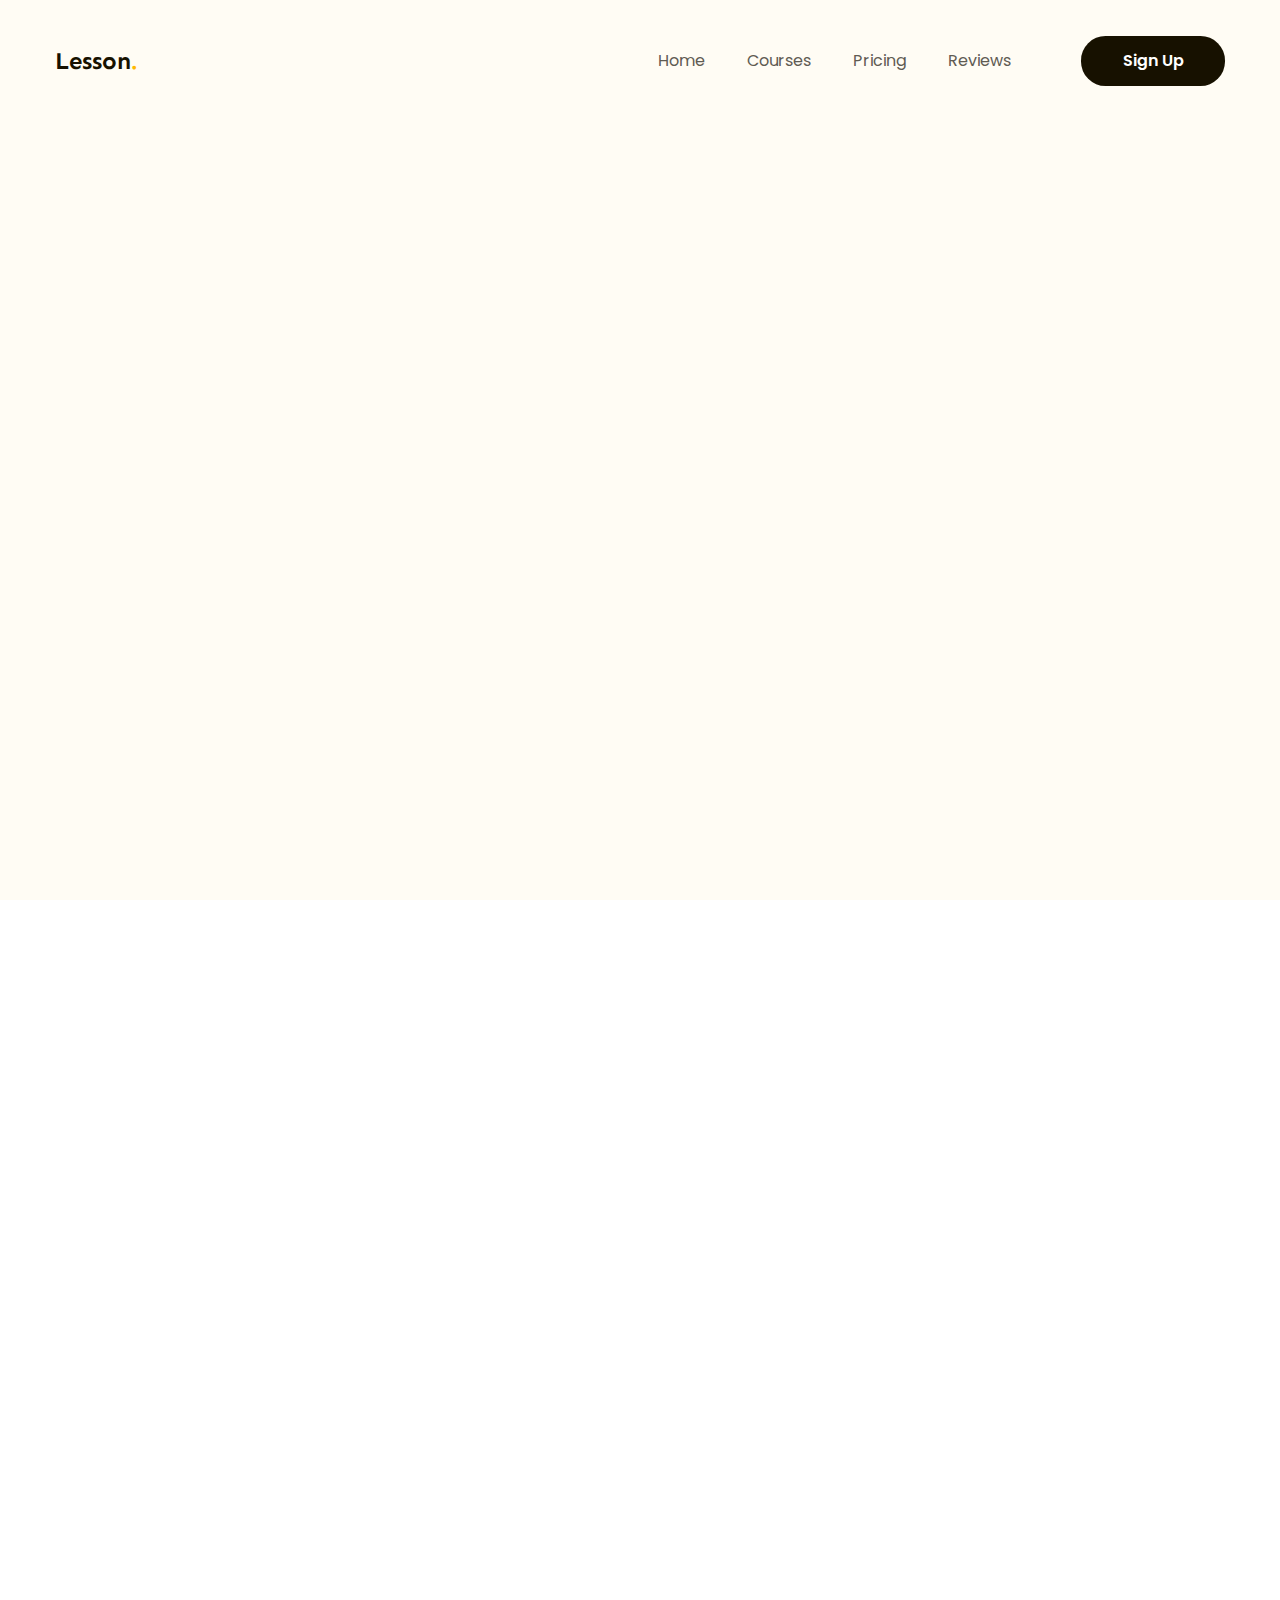
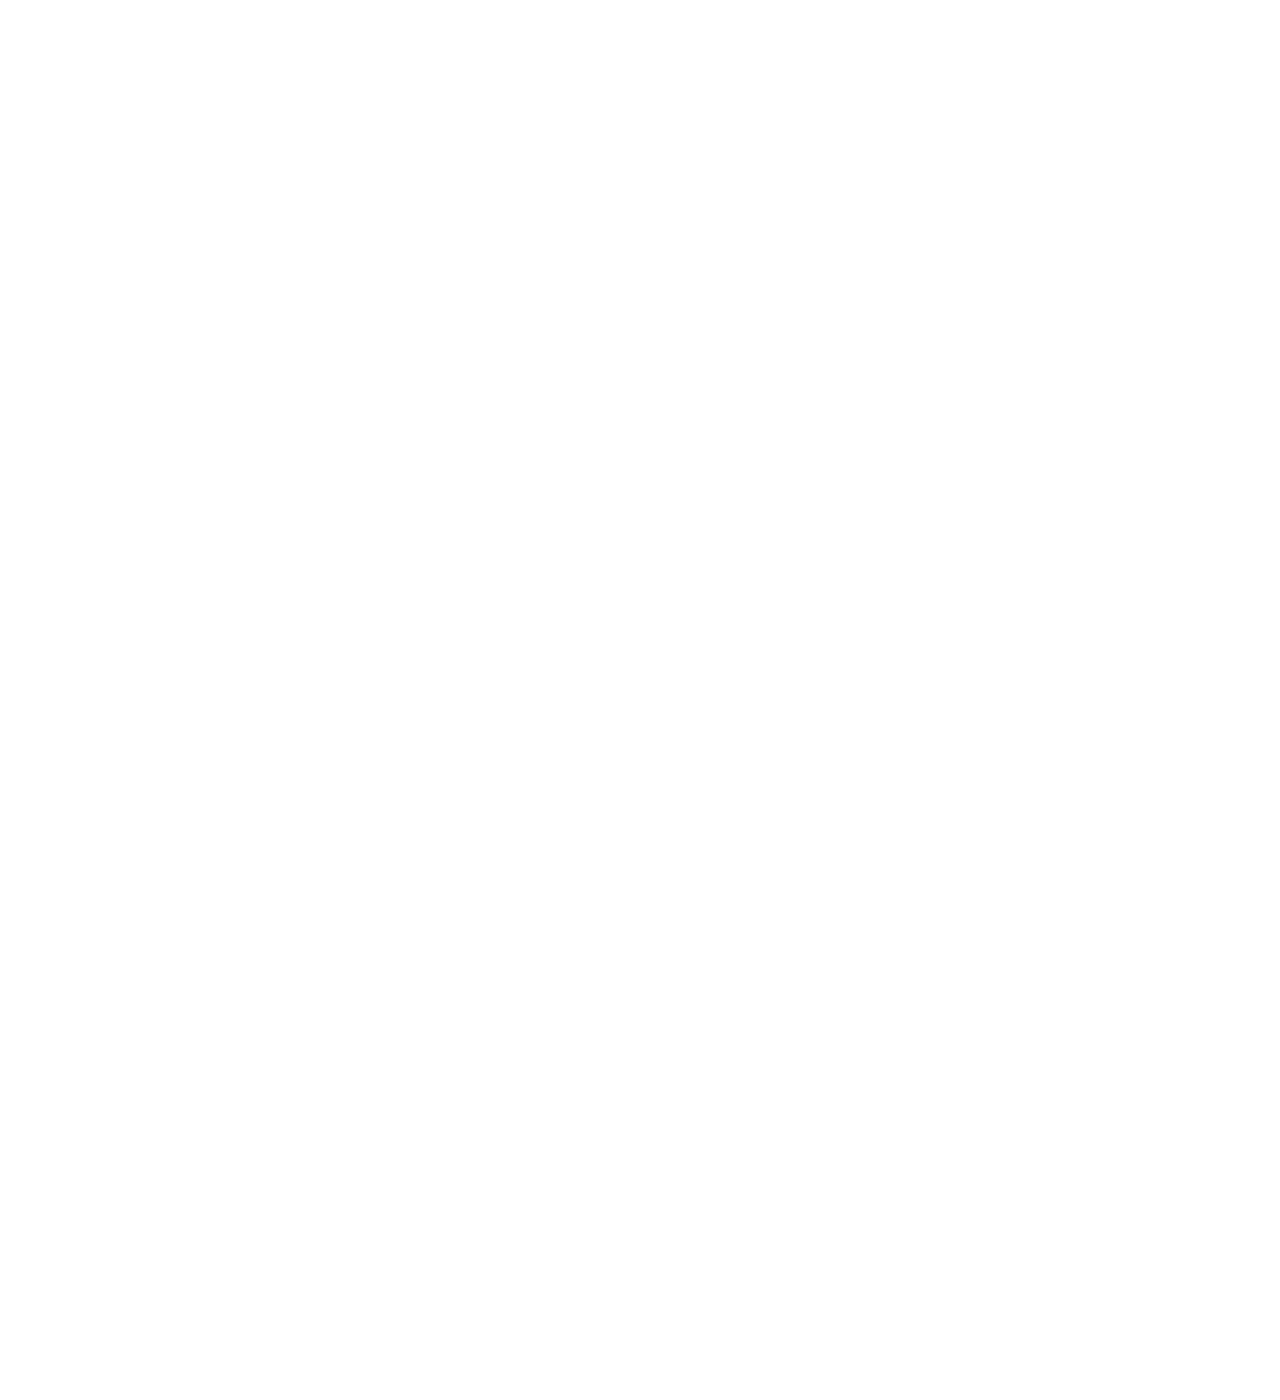
==== index.html @ a035d373 "first commit" ====
<!DOCTYPE html>
<html lang="en">
  <head>
    <meta charset="UTF-8" />
    <meta name="viewport" content="width=device-width, initial-scale=1.0" />
    <title>Huỳnh Nhật Thanh học FE</title>
    <link
      rel="shortcut icon"
      href="https://scontent.fsgn5-12.fna.fbcdn.net/v/t1.6435-9/30714874_104556633736612_8057957490291113984_n.jpg?_nc_cat=103&ccb=1-7&_nc_sid=09cbfe&_nc_ohc=u6UY6QGL6tAAX8BARSn&_nc_ht=scontent.fsgn5-12.fna&oh=00_AfAI7I7wxOJ4kvEH_dWaUD7FOKR1XJrVcMehBl0fp74mnA&oe=64F0678D"
      type="image/x-icon"
    />
    <link rel="stylesheet" href="style/index.css" />
    <!-- Link font : ... -->
    <link rel="preconnect" href="https://fonts.googleapis.com" />
    <link rel="preconnect" href="https://fonts.gstatic.com" crossorigin />
    <link
      href="https://fonts.googleapis.com/css2?family=Open+Sans:ital,wght@0,300;0,500;0,600;0,700;0,800;1,400;1,500;1,600;1,700;1,800&family=Poppins:ital,wght@0,300;0,400;0,500;0,600;0,700;0,800;0,900;1,300;1,400;1,500;1,600;1,700;1,800;1,900&family=Sen:wght@400;500;600;700;800&display=swap"
      rel="stylesheet"
    />
    <link rel="preconnect" href="https://fonts.googleapis.com" />
    <link rel="preconnect" href="https://fonts.gstatic.com" crossorigin />
    <link
      href="https://fonts.googleapis.com/css2?family=Open+Sans:ital,wght@0,300;0,500;0,600;0,700;0,800;1,400;1,500;1,600;1,700;1,800&family=Poppins:ital,wght@0,100;0,200;0,300;0,400;0,500;0,600;0,700;0,800;0,900;1,100;1,200;1,300;1,400;1,500;1,600;1,700;1,800;1,900&family=Sen:wght@400;500;600;700;800&display=swap"
      rel="stylesheet"
    />
  </head>

  <body>
    <div class="hero">
      <div class="content">
        <div class="header">
          <p class="brand">Lesson<span class="color-yellow">.</span></p>
          <ul class="nav">
            <li><a class="nav-li-a" href="">Home</a></li>
            <li><a class="nav-li-a" href="">Courses</a></li>
            <li><a class="nav-li-a" href="">Pricing</a></li>
            <li><a class="nav-li-a" href="">Reviews</a></li>
          </ul>
          <button class="btn-sign-up">Sign Up</button>
        </div>
      </div>
    </div>
  </body>
</html>
---- style/index.css ----
* {
  margin: 0;
  padding: 0;
  border: 0;
  box-sizing: border-box;
}
html {
  font-family: "Poppins";
}
body {
  height: 3000px;
}
.hero {
  background: #fffcf4;
  height: 900px;
  padding: 36px 0px 65px 0px;
}
a {
  text-decoration: none;
}
.content {
  width: 1170px;
  margin: 0px auto;
}
.header {
  display: flex;
}
.color-yellow {
  color: #ffb900 !important;
}
.header .brand {
  color: #171100;
  font-family: Sen;
  font-size: 24px;
  font-style: normal;
  font-weight: 700;
  line-height: 50px;
}
.nav {
  flex-grow: 1;
  list-style: none;
  display: flex;
  gap: 42px;
  justify-content: flex-end;
}
.nav li {
  /* display: flex;
  align-items: center; */
}
.nav-li-a {
  color: #5f5b53;
  text-align: center;
  font-family: Poppins;
  font-size: 16px;
  font-style: normal;
  font-weight: 400;
  line-height: 50px;
}
.btn-sign-up {
  width: 144px;
  height: 50px;
  background-color: #fff;
  border-radius: 24.5px;
  background: #171100;
  margin-left: 70px;
  color: #fff;
  text-align: center;
  font-family: Poppins;
  font-size: 16px;
  font-style: normal;
  font-weight: 600;
  line-height: 28px;
}
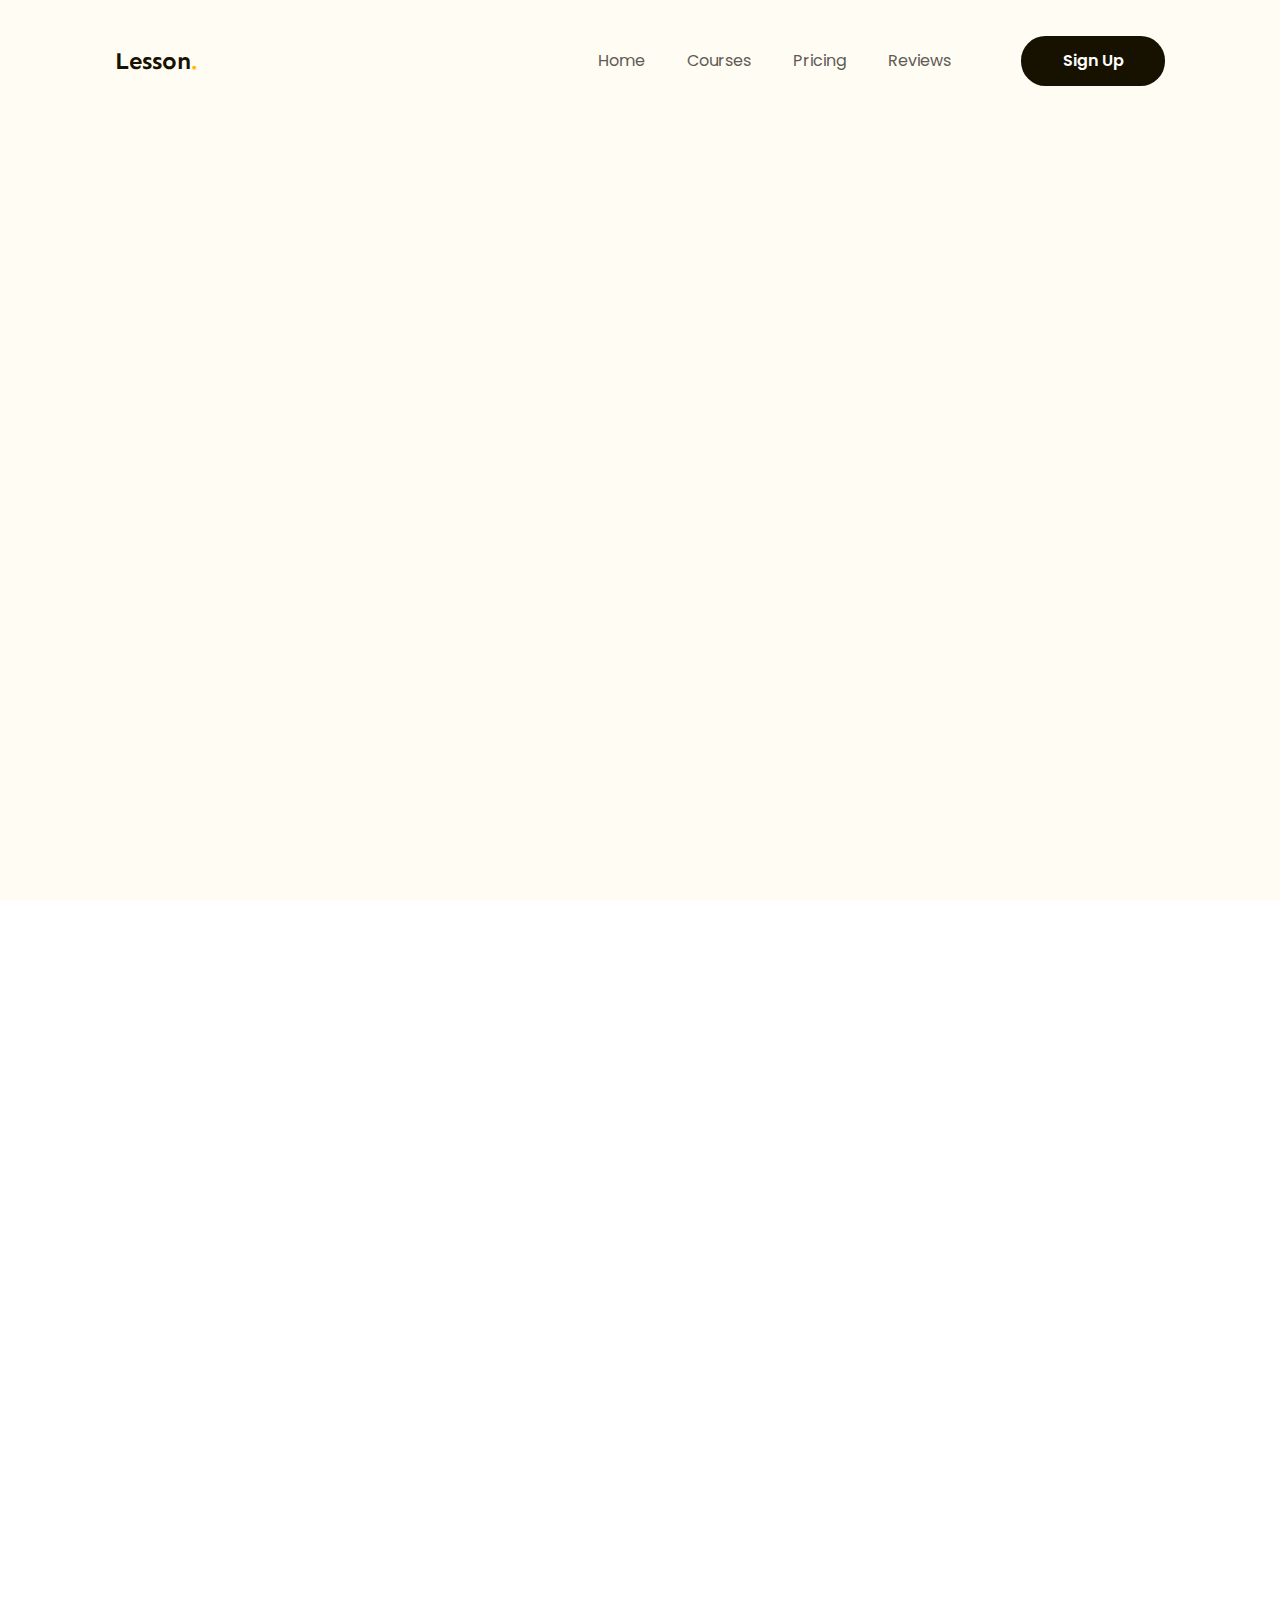
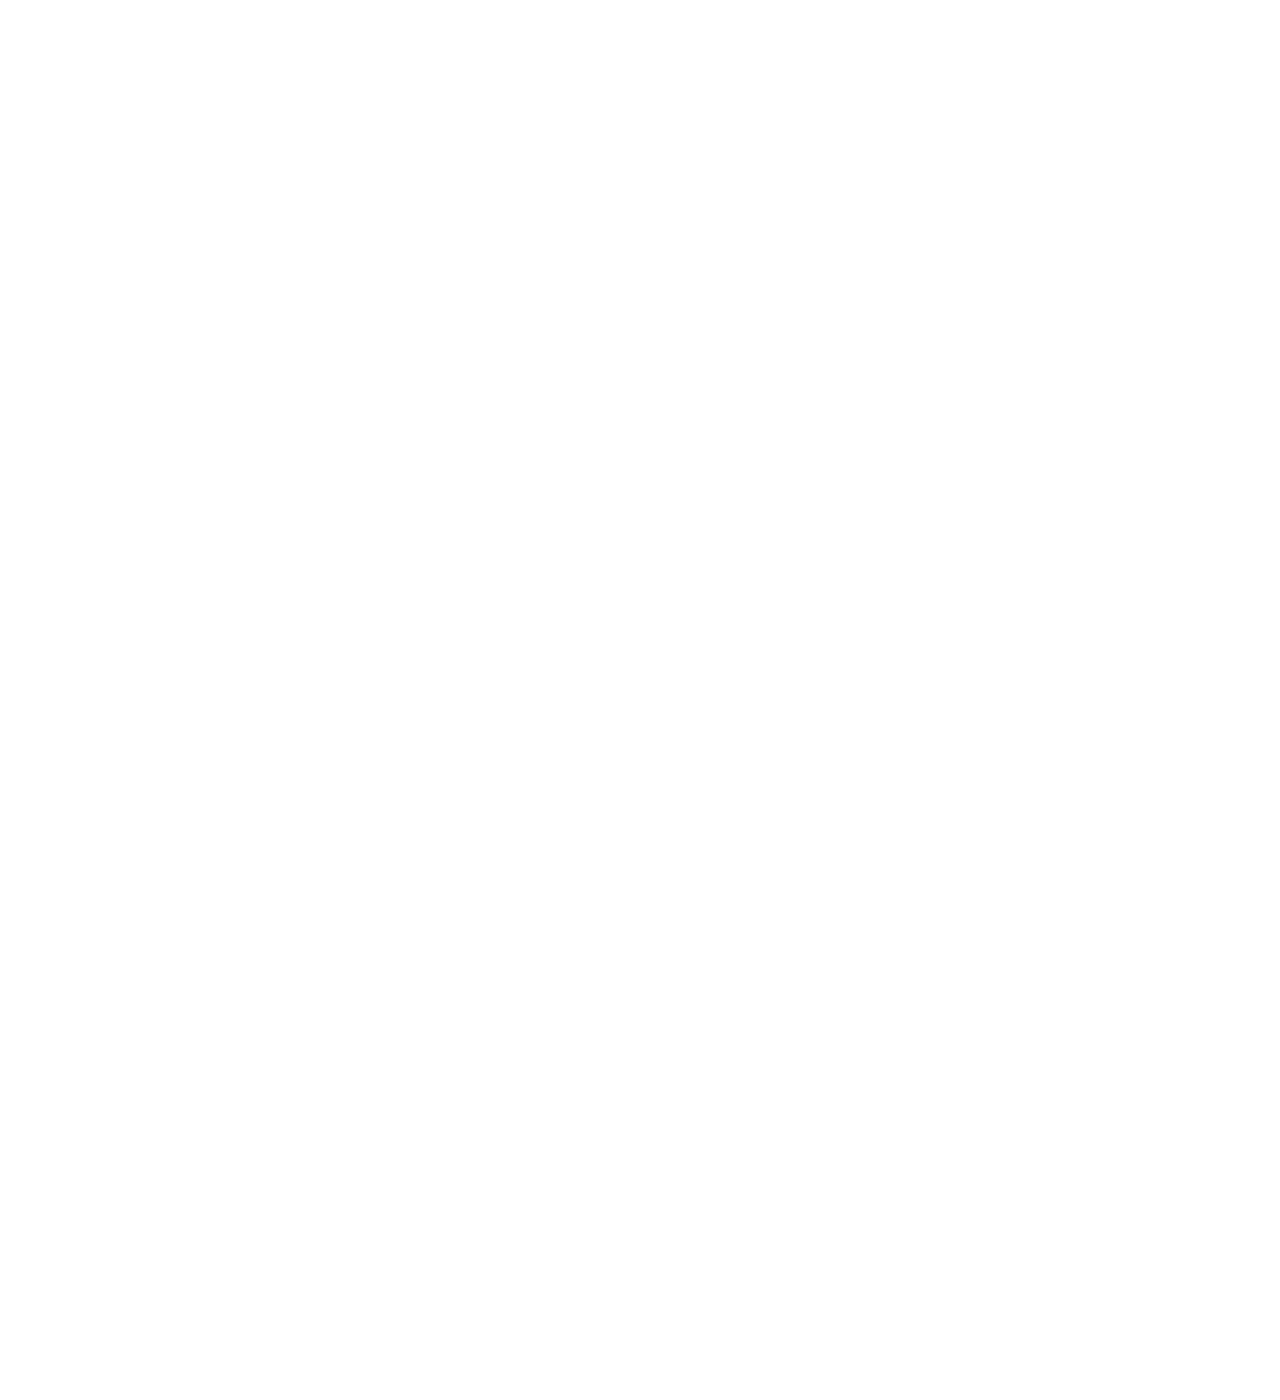
==== commit 86a284ef: "done 08/10" ====
--- a/index.html
+++ b/index.html
@@ -23,6 +23,14 @@
       href="https://fonts.googleapis.com/css2?family=Open+Sans:ital,wght@0,300;0,500;0,600;0,700;0,800;1,400;1,500;1,600;1,700;1,800&family=Poppins:ital,wght@0,100;0,200;0,300;0,400;0,500;0,600;0,700;0,800;0,900;1,100;1,200;1,300;1,400;1,500;1,600;1,700;1,800;1,900&family=Sen:wght@400;500;600;700;800&display=swap"
       rel="stylesheet"
     />
+    <!-- link font awesome -->
+    <link
+      rel="stylesheet"
+      href="https://cdnjs.cloudflare.com/ajax/libs/font-awesome/6.4.2/css/all.min.css"
+      integrity="sha512-z3gLpd7yknf1YoNbCzqRKc4qyor8gaKU1qmn+CShxbuBusANI9QpRohGBreCFkKxLhei6S9CQXFEbbKuqLg0DA=="
+      crossorigin="anonymous"
+      referrerpolicy="no-referrer"
+    />
   </head>
 
   <body>
@@ -38,7 +46,17 @@
           </ul>
           <button class="btn-sign-up">Sign Up</button>
         </div>
+        <div class="header-mobile">
+          <i class="fa-solid fa-bars icon-nav"></i>
+          <ul class="nav">
+            <li><a class="nav-li-a" href="">Home</a></li>
+            <li><a class="nav-li-a" href="">Courses</a></li>
+            <li><a class="nav-li-a" href="">Pricing</a></li>
+            <li><a class="nav-li-a" href="">Reviews</a></li>
+          </ul>
+        </div>
       </div>
     </div>
   </body>
+  <script src="test.js"></script>
 </html>
--- a/style/index.css
+++ b/style/index.css
@@ -22,6 +22,8 @@
   width: 1170px;
   margin: 0px auto;
 }
+/* if(màn hình < 1170px -> width = 768px) */
+
 .header {
   display: flex;
 }
@@ -47,6 +49,7 @@
   /* display: flex;
   align-items: center; */
 }
+
 .nav-li-a {
   color: #5f5b53;
   text-align: center;
@@ -56,6 +59,7 @@
   font-weight: 400;
   line-height: 50px;
 }
+
 .btn-sign-up {
   width: 144px;
   height: 50px;
@@ -71,3 +75,61 @@
   font-weight: 600;
   line-height: 28px;
 }
+.icon-facebook {
+  font-size: 100px;
+  color: violet;
+}
+.input-test {
+  height: 50px;
+  width: 100%;
+  color: #fff;
+  font-size: 40px;
+  background-color: black;
+}
+@media only screen and (max-width: 1400px) and (min-width: 1200px) {
+  .content {
+    width: 1050px;
+  }
+}
+@media only screen and (max-width: 1200px) and (min-width: 992px) {
+  .content {
+    width: 900px;
+  }
+}
+@media only screen and (max-width: 992px) and (min-width: 768px) {
+  .content {
+    width: 700px;
+  }
+}
+/* ẩn khi nó to */
+@media screen and (min-width: 768px) {
+  .header-mobile {
+    display: none;
+  }
+}
+/* mobile */
+@media only screen and (max-width: 767px) {
+  .header {
+    display: none;
+  }
+  .content {
+    width: calc(100% - 40px);
+  }
+  .icon-nav {
+    font-size: 30px;
+  }
+  .nav {
+    display: none;
+  }
+  .header-mobile:hover .nav {
+    display: block;
+  }
+
+  .nav li {
+    color: #ddd;
+    margin-bottom: 5px;
+    padding: 0px 20px;
+    background-color: #111;
+    border-radius: 4px;
+  }
+}
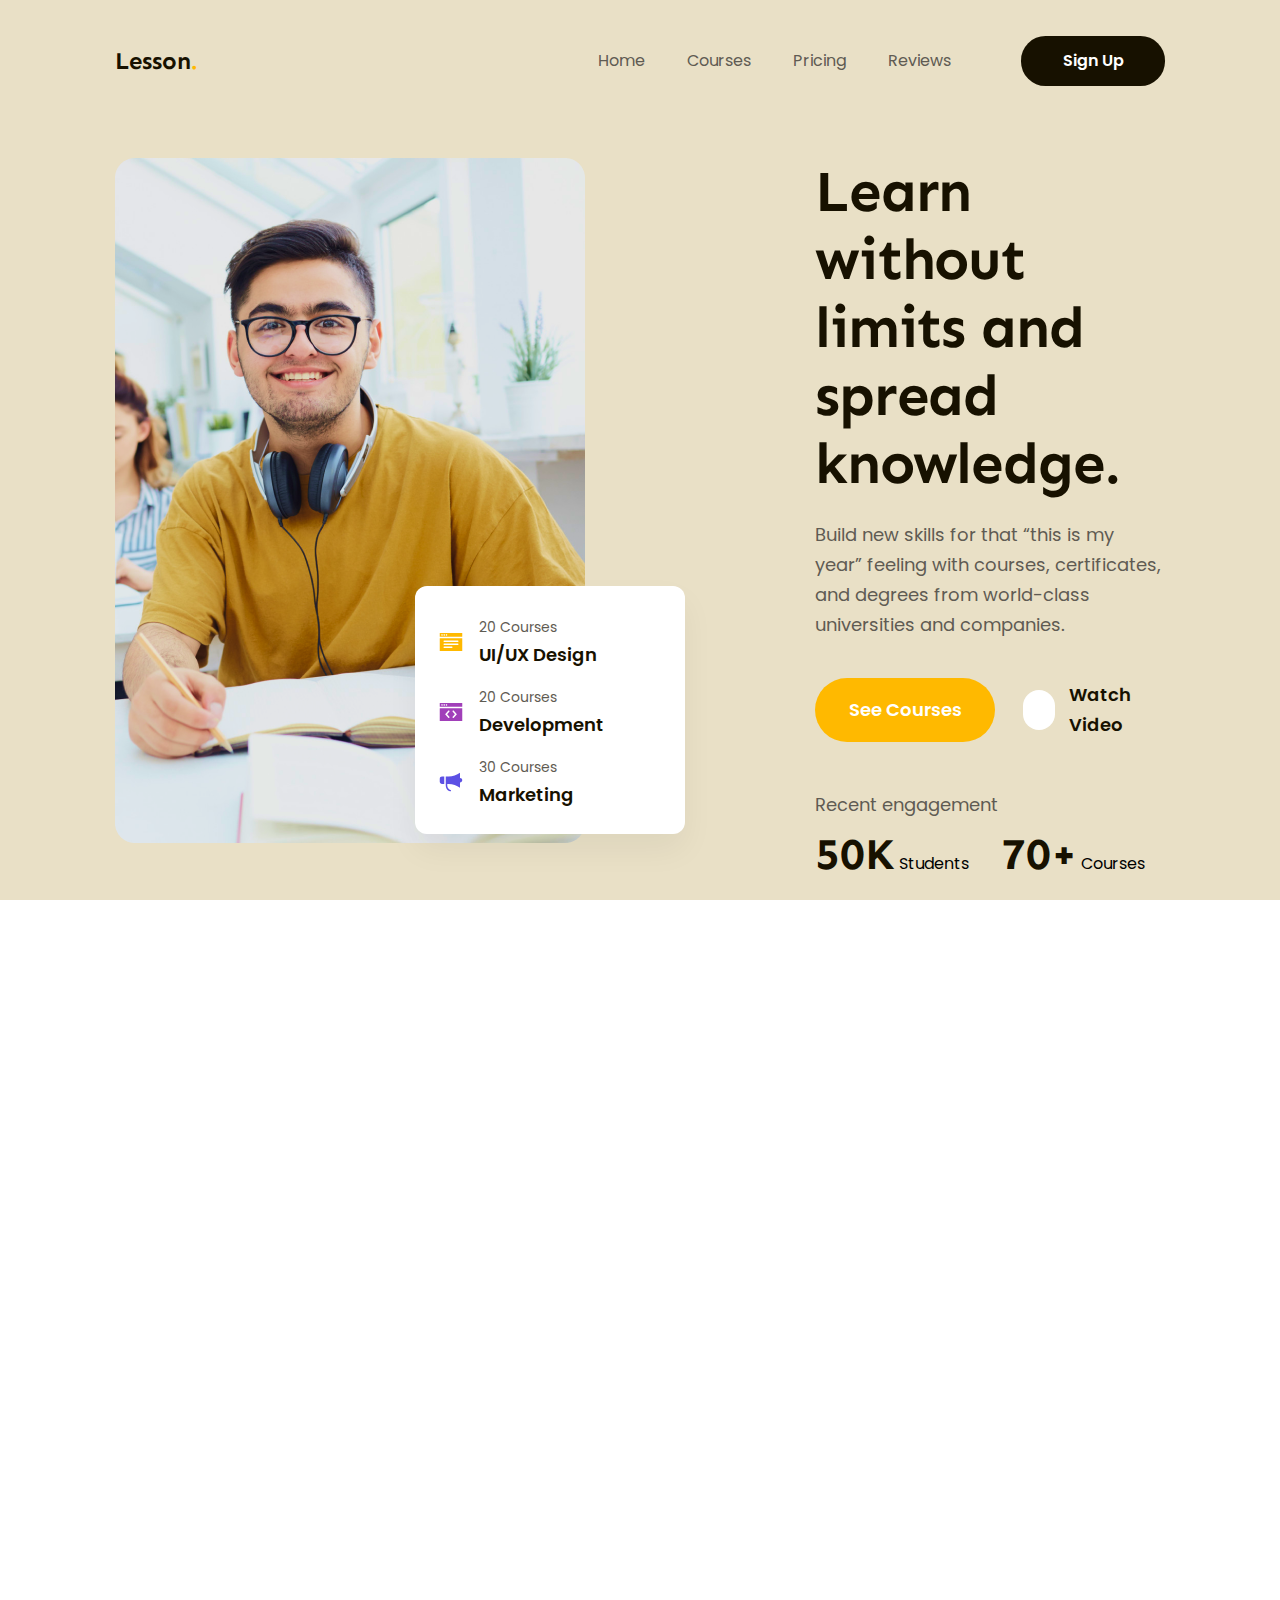
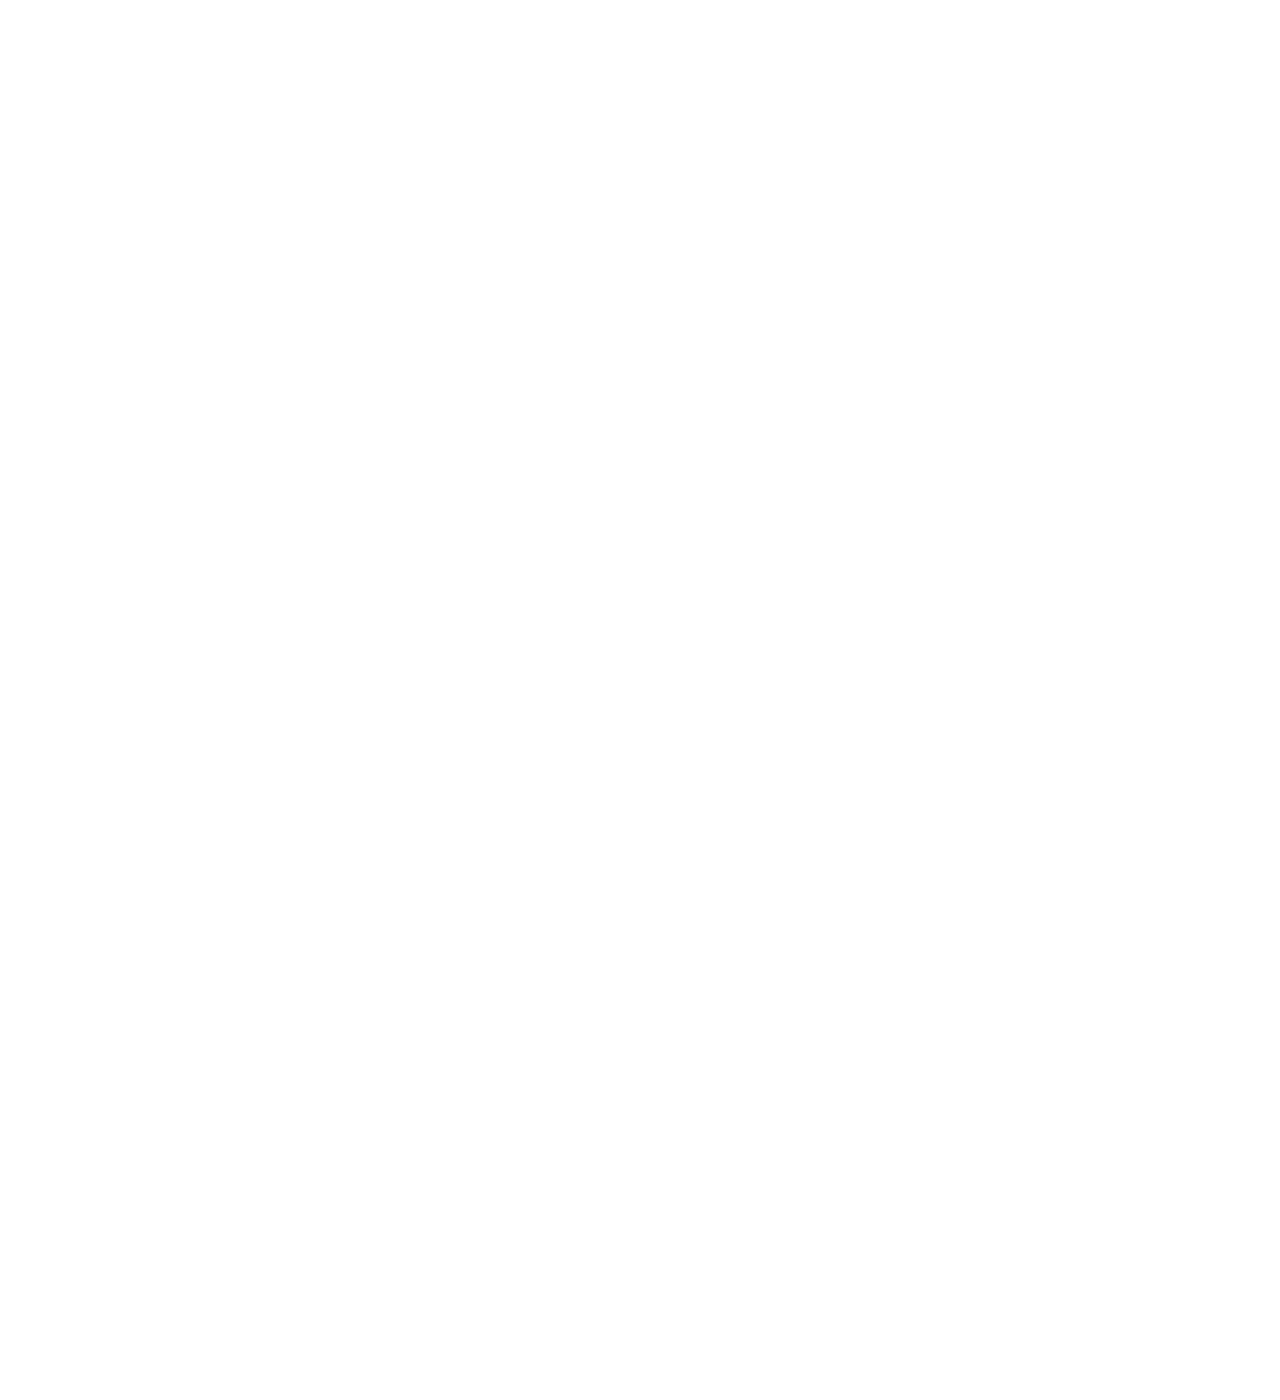
==== commit 010f066f: "done" ====
--- a/index.html
+++ b/index.html
@@ -55,6 +55,62 @@
             <li><a class="nav-li-a" href="">Reviews</a></li>
           </ul>
         </div>
+        <div class="hero_body">
+          <div class="hero_body_left">
+            <img src="/img/guy-lesson 1.png" alt="" />
+            <div class="hero_body_left_menu_all">
+              <div class="hero_body_left_menu">
+                <img src="./img/Orion_page.svg" alt="" />
+                <div class="hero_body_left_menu_1">
+                  <p>20 Courses</p>
+                  <span>UI/UX Design</span>
+                </div>
+              </div>
+              <div class="hero_body_left_menu">
+                <img src="./img/Orion_code-window.svg" alt="" />
+                <div class="hero_body_left_menu_1">
+                  <p>20 Courses</p>
+                  <span>Development</span>
+                </div>
+              </div>
+              <div class="hero_body_left_menu">
+                <img src="./img/Orion_megaphone.svg" alt="" />
+                <div class="hero_body_left_menu_1">
+                  <p>30 Courses</p>
+                  <span>Marketing</span>
+                </div>
+              </div>
+            </div>
+          </div>
+          <div class="hero_body_right">
+            <h2>Learn without limits and spread knowledge.</h2>
+            <p>
+              Build new skills for that “this is my year” feeling with courses,
+              certificates, and degrees from world-class universities and
+              companies.
+            </p>
+            <div class="hero_body_right_3">
+              <button>See Courses</button>
+              <div class="hero_body_right_3_video">
+                <div class="play_button_div">
+                  <i
+                    class="fa-solid fa-caret-right hero_body_right_3_play_button"
+                  ></i>
+                </div>
+                <span>Watch Video</span>
+              </div>
+            </div>
+            <div class="hero_body_right_bottom">
+              <p>Recent engagement</p>
+              <span
+                ><span class="hero_body_right_span_1">50K</span> Students</span
+              >
+              <span
+                ><span class="hero_body_right_span_2">70+</span> Courses</span
+              >
+            </div>
+          </div>
+        </div>
       </div>
     </div>
   </body>
--- a/style/index.css
+++ b/style/index.css
@@ -11,7 +11,7 @@
   height: 3000px;
 }
 .hero {
-  background: #fffcf4;
+  background: #e9e0c6;
   height: 900px;
   padding: 36px 0px 65px 0px;
 }
@@ -133,3 +133,150 @@
     border-radius: 4px;
   }
 }
+.hero_body {
+  display: flex;
+  margin-top: 72px;
+}
+.hero_body_right {
+  margin-left: 230px;
+}
+.hero_body_right h2 {
+  color: #171100;
+  font-family: Sen;
+  font-size: 58px;
+  font-style: normal;
+  font-weight: 700;
+  line-height: 68px; /* 117.241% */
+  letter-spacing: -1.16px;
+}
+.hero_body_right p {
+  color: #5f5b53;
+  font-family: Poppins;
+  font-size: 18px;
+  font-style: normal;
+  font-weight: 400;
+  line-height: 30px; /* 166.667% */
+}
+.hero_body_right_3 {
+  margin-top: 38px;
+  margin-bottom: 48px;
+  display: flex;
+}
+.hero_body_right_3 button {
+  width: 180px;
+  height: 64px;
+  flex-shrink: 0;
+  border-radius: 32px;
+  background: #ffb900;
+  color: #fff;
+  text-align: center;
+  font-family: Poppins;
+  font-size: 18px;
+  font-style: normal;
+  font-weight: 600;
+  line-height: 30px; /* 166.667% */
+  margin-right: 28px;
+}
+
+.hero_body_right_3_play_button {
+  color: rgba(255, 185, 0, 1);
+  /* line-height: 40px; */
+  /* font-size: 24px; */
+}
+.hero_body_right_3_video {
+  display: flex;
+  align-items: center;
+}
+.play_button_div {
+  width: 40px;
+  height: 40px;
+  display: flex;
+  justify-content: center;
+  align-items: center;
+  background-color: rgba(255, 255, 255, 1);
+  border-radius: 28px;
+  width: 40px;
+  height: 40px;
+  margin-right: 14px;
+}
+.hero_body_right p {
+  margin-top: 22px;
+}
+.hero_body_right_3 p {
+  color: #5f5b53;
+  font-family: Poppins;
+  font-size: 18px;
+  font-style: normal;
+  font-weight: 400;
+  line-height: 30px; /* 166.667% */
+}
+.hero_body_right_3 span {
+  color: #171100;
+  font-family: Poppins;
+  font-size: 18px;
+  font-style: normal;
+  font-weight: 600;
+  line-height: 30px; /* 166.667% */
+}
+.hero_body_right_span_1 {
+  color: #171100;
+  font-family: Sen;
+  font-size: 44px;
+  font-style: normal;
+  font-weight: 700;
+  line-height: 54px; /* 122.727% */
+  margin-top: 8px;
+}
+.hero_body_left_menu_1 {
+  margin-left: 16px;
+}
+.hero_body_left_menu_1 p {
+  color: #5f5b53;
+  font-family: Poppins;
+  font-size: 14px;
+  font-style: normal;
+  font-weight: 400;
+  line-height: 26px; /* 185.714% */
+}
+.hero_body_left_menu_1 span {
+  color: #171100;
+  font-family: Poppins;
+  font-size: 18px;
+  font-style: normal;
+  font-weight: 600;
+  line-height: 30px; /* 166.667% */
+}
+.hero_body_right_span_2 {
+  color: #171100;
+  font-family: Sen;
+  font-size: 44px;
+  font-style: normal;
+  font-weight: 700;
+  line-height: 54px; /* 122.727% */
+  margin-top: 8px;
+  margin-left: 28px;
+}
+.hero_body_right_bottom p {
+  margin-bottom: 8px;
+}
+.hero_body_left_menu {
+  display: flex;
+  /* width: 48px;
+  height: 48px; */
+}
+.hero_body_left_menu_all {
+  width: 270px;
+  border-radius: 12px;
+  background: #fff;
+  box-shadow: 0px 16px 32px 0px rgba(0, 0, 0, 0.05);
+  padding: 28px 0px 24px 24px;
+  display: flex;
+  flex-direction: column;
+  gap: 14px;
+  position: absolute;
+  bottom: 48px;
+  right: -100px;
+}
+.hero_body_left {
+  position: relative;
+}
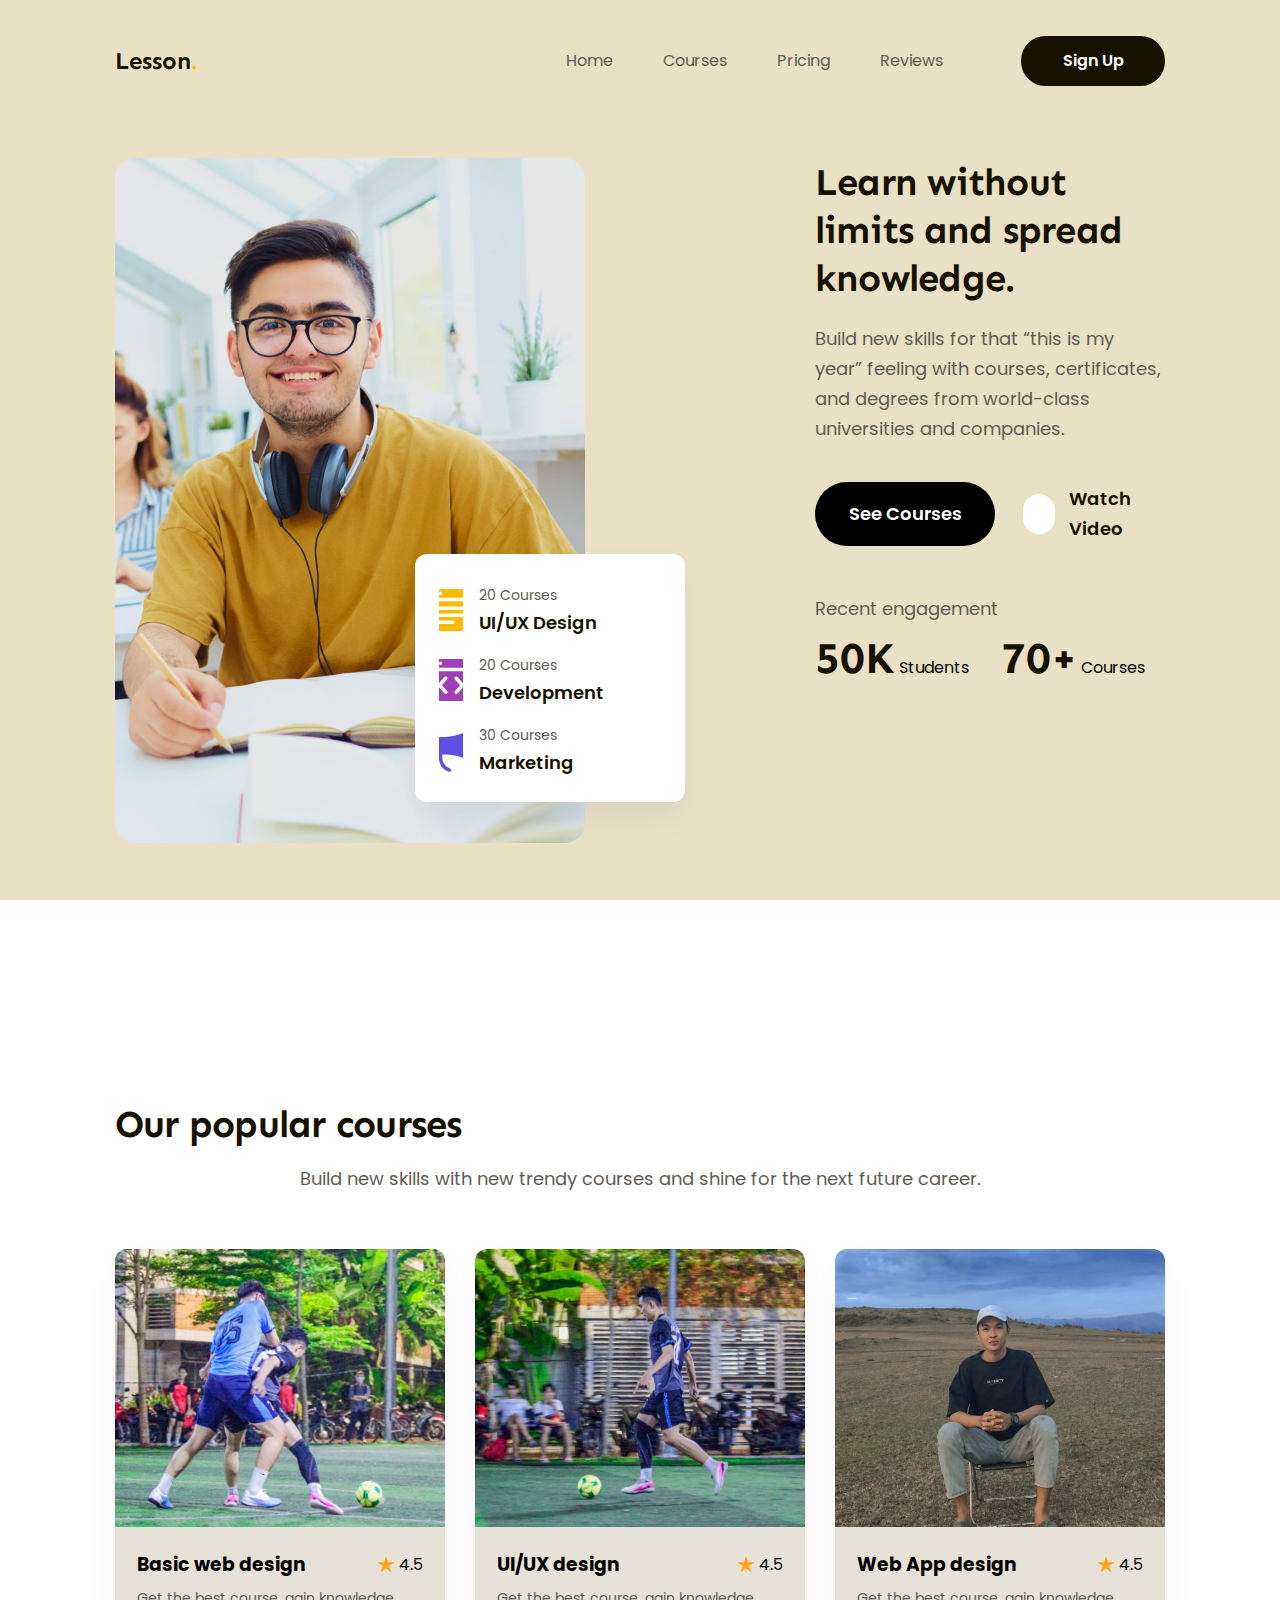
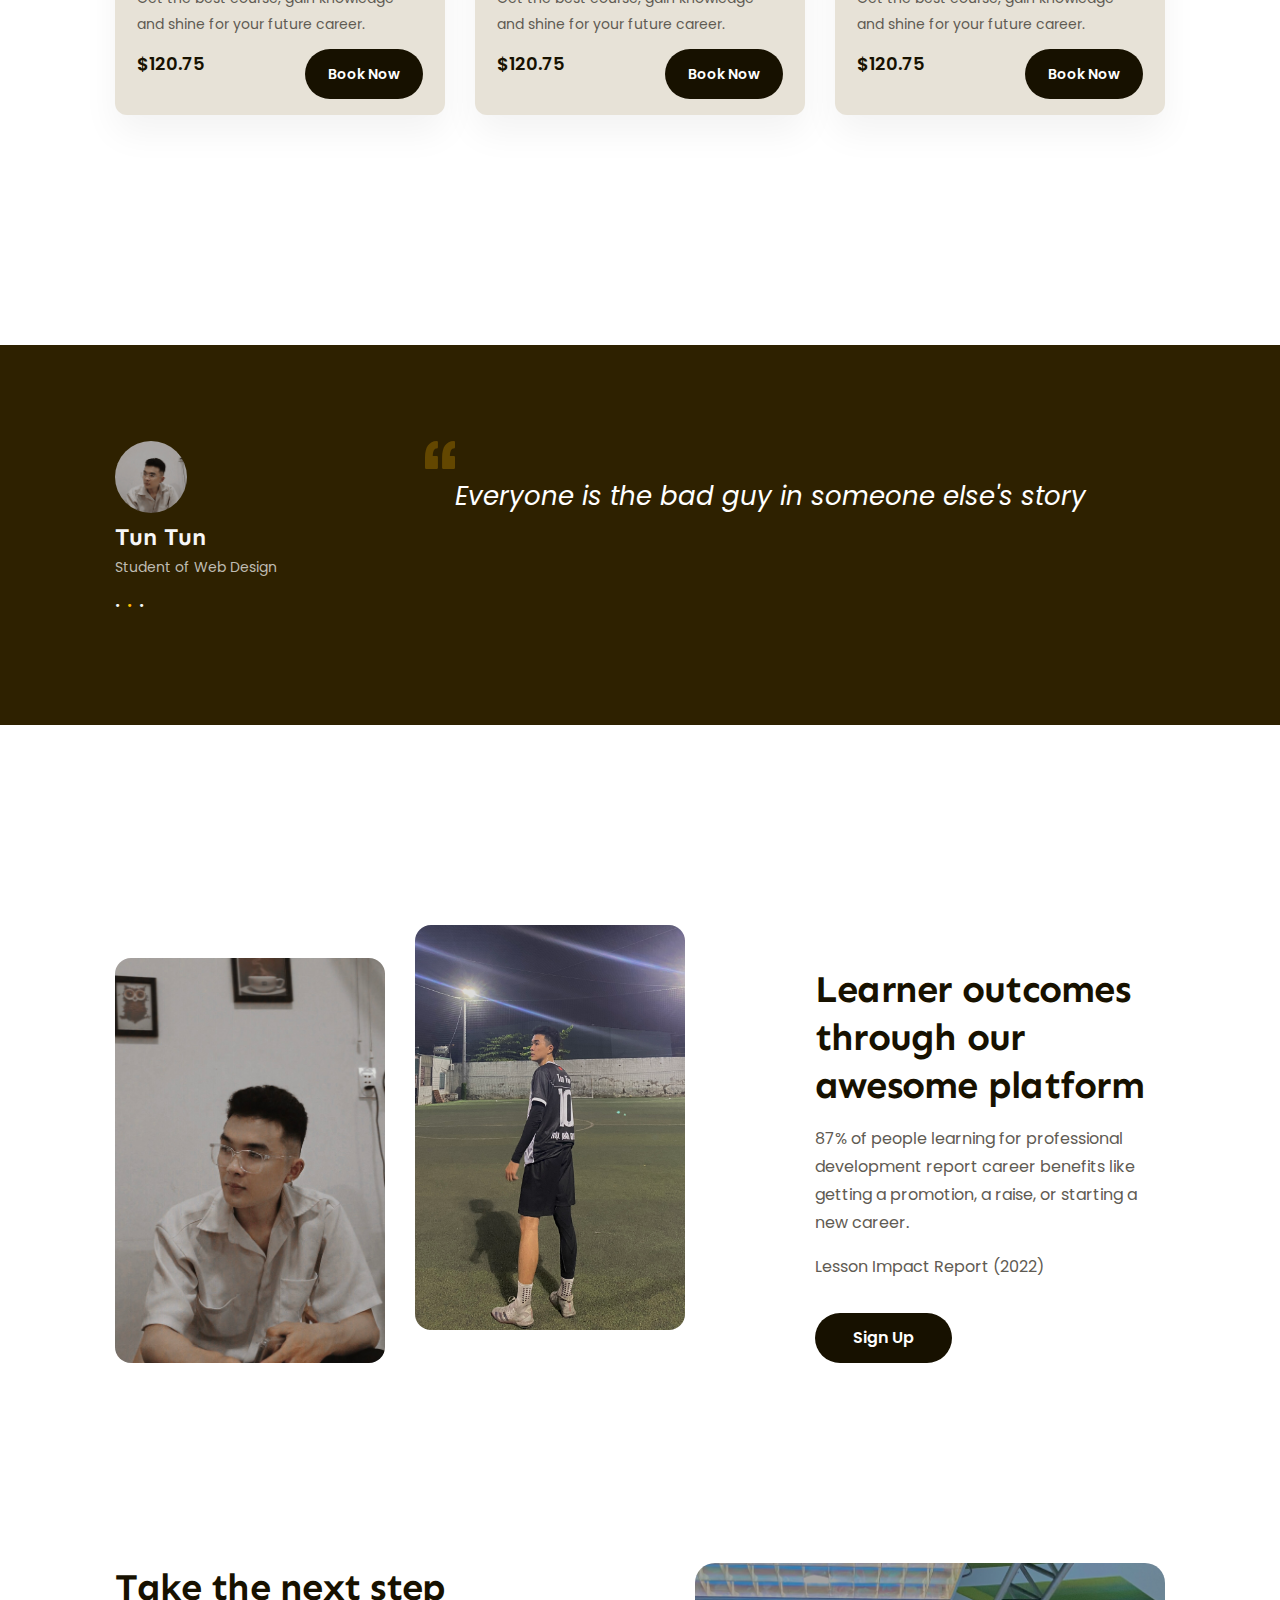
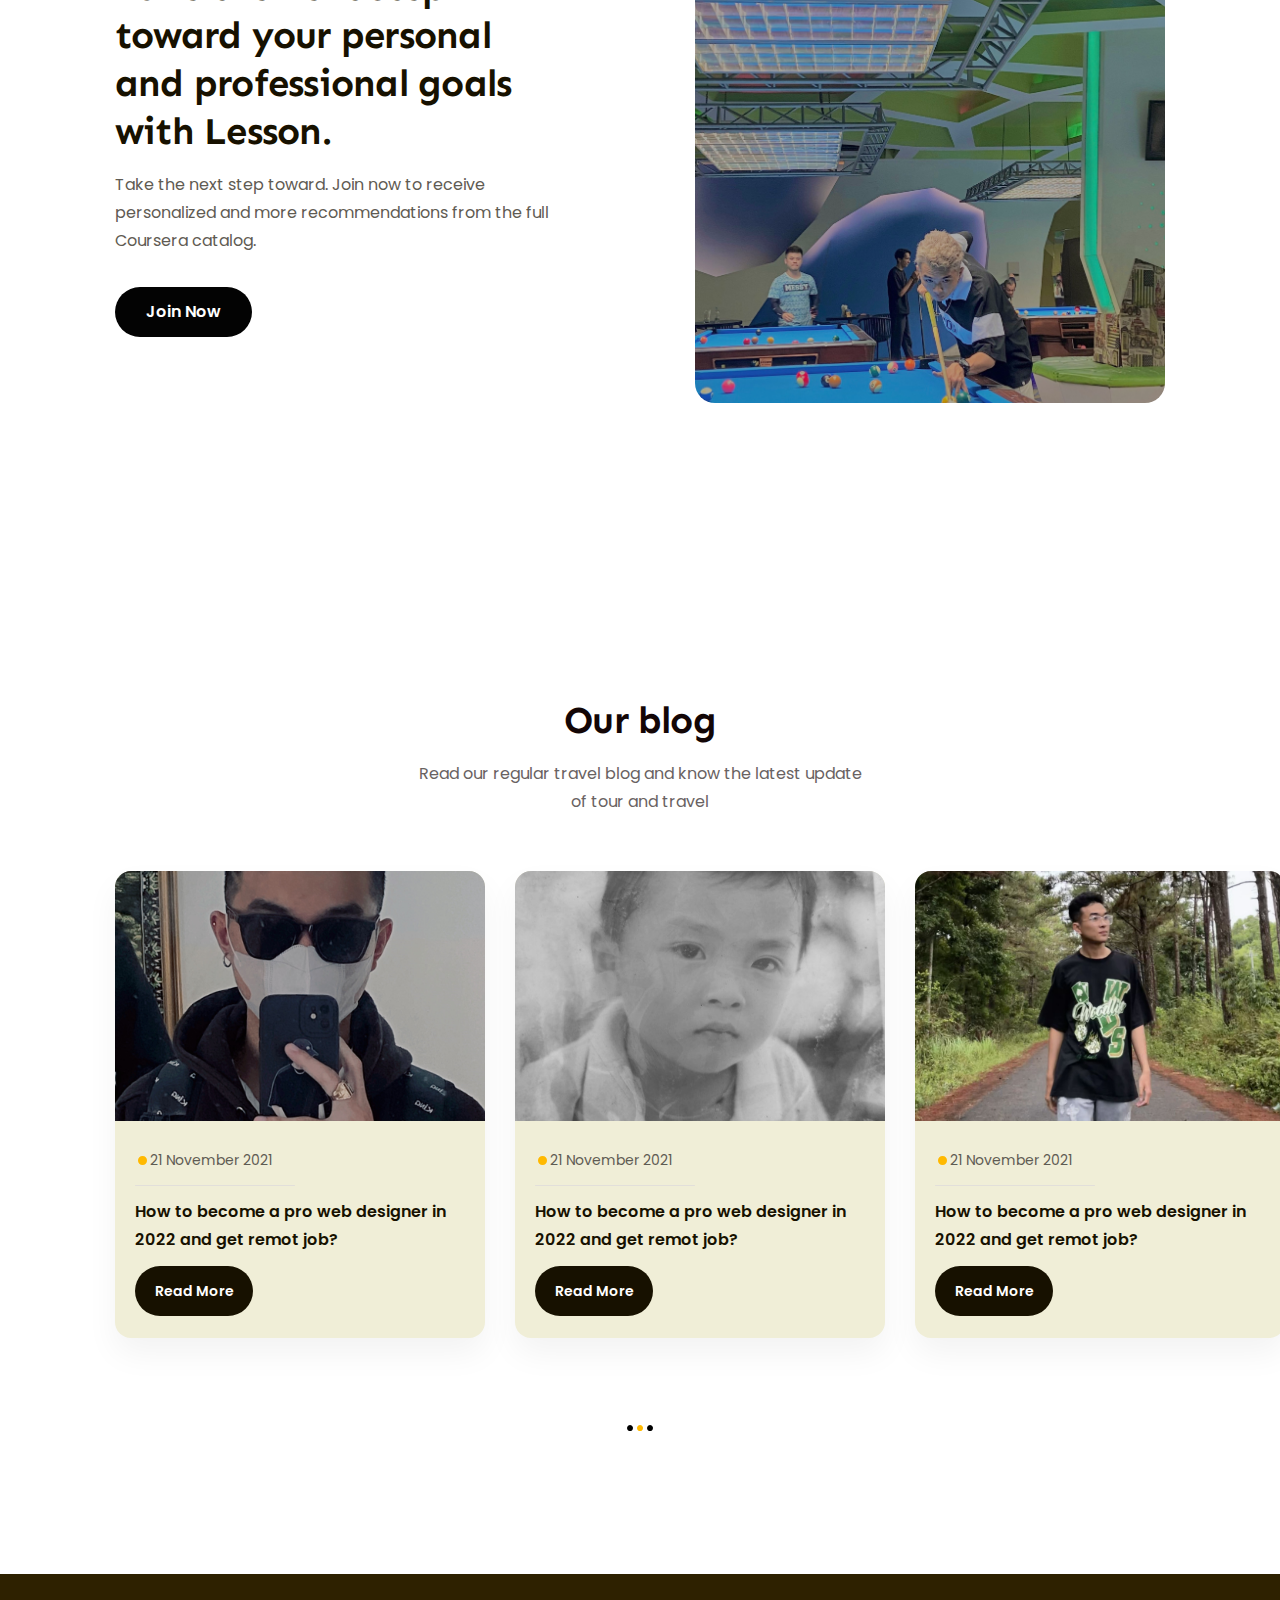
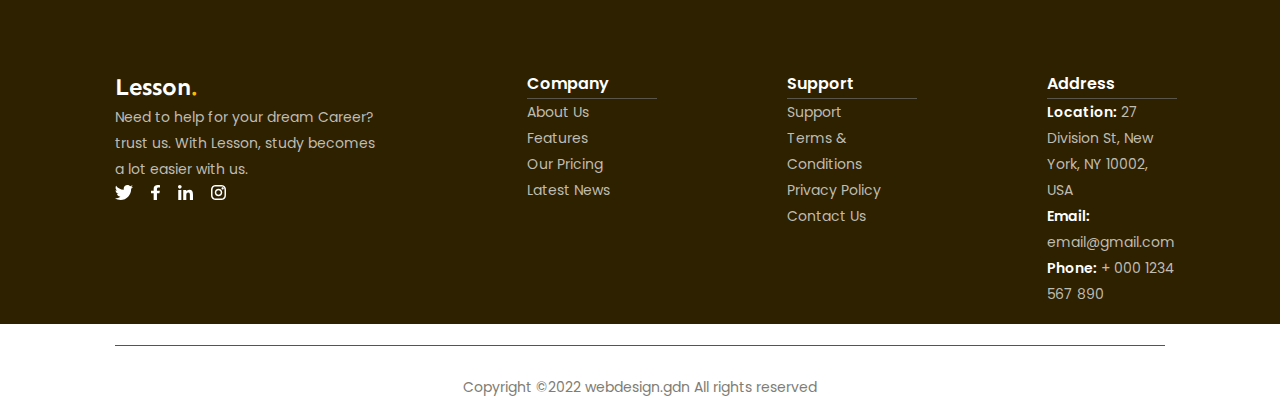
==== commit 56568fe2: "done" ====
--- a/index.html
+++ b/index.html
@@ -3,10 +3,10 @@
   <head>
     <meta charset="UTF-8" />
     <meta name="viewport" content="width=device-width, initial-scale=1.0" />
-    <title>Huỳnh Nhật Thanh học FE</title>
+    <title>Tun Tun FE</title>
     <link
       rel="shortcut icon"
-      href="https://scontent.fsgn5-12.fna.fbcdn.net/v/t1.6435-9/30714874_104556633736612_8057957490291113984_n.jpg?_nc_cat=103&ccb=1-7&_nc_sid=09cbfe&_nc_ohc=u6UY6QGL6tAAX8BARSn&_nc_ht=scontent.fsgn5-12.fna&oh=00_AfAI7I7wxOJ4kvEH_dWaUD7FOKR1XJrVcMehBl0fp74mnA&oe=64F0678D"
+      href="./img/hinh-anh-cute-610x600.jpg"
       type="image/x-icon"
     />
     <link rel="stylesheet" href="style/index.css" />
@@ -30,6 +30,24 @@
       integrity="sha512-z3gLpd7yknf1YoNbCzqRKc4qyor8gaKU1qmn+CShxbuBusANI9QpRohGBreCFkKxLhei6S9CQXFEbbKuqLg0DA=="
       crossorigin="anonymous"
       referrerpolicy="no-referrer"
+    />
+    <link rel="preconnect" href="https://fonts.googleapis.com" />
+    <link rel="preconnect" href="https://fonts.gstatic.com" crossorigin />
+    <link
+      href="https://fonts.googleapis.com/css2?family=Poppins:ital,wght@0,100;0,200;0,300;0,400;0,500;0,600;0,700;0,800;0,900;1,100;1,200;1,300;1,400;1,500;1,600;1,700;1,800;1,900&display=swap"
+      rel="stylesheet"
+    />
+    <link rel="preconnect" href="https://fonts.googleapis.com" />
+    <link rel="preconnect" href="https://fonts.gstatic.com" crossorigin />
+    <link
+      href="https://fonts.googleapis.com/css2?family=Brygada+1918:ital,wght@0,400;0,500;0,600;0,700;1,400;1,500;1,600;1,700&family=Poppins:ital,wght@0,100;0,200;0,300;0,400;0,500;0,600;0,700;0,800;0,900;1,100;1,200;1,300;1,400;1,500;1,600;1,700;1,800;1,900&display=swap"
+      rel="stylesheet"
+    />
+    <link rel="preconnect" href="https://fonts.googleapis.com" />
+    <link rel="preconnect" href="https://fonts.gstatic.com" crossorigin />
+    <link
+      href="https://fonts.googleapis.com/css2?family=Poppins:ital,wght@0,100;0,200;0,300;0,400;0,500;0,600;0,700;0,800;0,900;1,100;1,200;1,300;1,400;1,500;1,600;1,700;1,800;1,900&family=Sen:wght@400;500;600;700;800&display=swap"
+      rel="stylesheet"
     />
   </head>
 
@@ -90,7 +108,7 @@
               companies.
             </p>
             <div class="hero_body_right_3">
-              <button>See Courses</button>
+              <button class="hero_body_right_3_button">See Courses</button>
               <div class="hero_body_right_3_video">
                 <div class="play_button_div">
                   <i
@@ -113,6 +131,267 @@
         </div>
       </div>
     </div>
+    <div class="Courses">
+      <div class="content">
+        <h2>Our popular courses</h2>
+        <p class="content_p">
+          Build new skills with new trendy courses and shine for the next future
+          career.
+        </p>
+        <div class="Courses_last_all">
+          <div class="Courses_last">
+            <img
+              class="Courses_last_image"
+              src="./img/fptucpl_2023_v3_te-253.jpg"
+              alt=""
+            />
+            <div class="Courses_last_content">
+              <div class="Courses_last_2">
+                <h3>Basic web design</h3>
+                <div class="Courses_last_2_1">
+                  <img src="./img/Star 6.svg" alt="" />
+                  <p>4.5</p>
+                </div>
+              </div>
+
+              <p class="Courses_last_2_1_p">
+                Get the best course, gain knowledge and shine for your future
+                career.
+              </p>
+              <div class="Courses_last_3">
+                <h3>$120.75</h3>
+                <button>Book Now</button>
+              </div>
+            </div>
+          </div>
+          <div class="Courses_last">
+            <img
+              class="Courses_last_image"
+              src="./img/fptucpl_2023_v3_te-245.jpg"
+              alt=""
+            />
+            <div class="Courses_last_content">
+              <div class="Courses_last_2">
+                <h3>UI/UX design</h3>
+
+                <div class="Courses_last_2_1">
+                  <img src="./img/Star 6.svg" alt="" />
+                  <p>4.5</p>
+                </div>
+              </div>
+              <p class="Courses_last_2_1_p">
+                Get the best course, gain knowledge and shine for your future
+                career.
+              </p>
+              <div class="Courses_last_3">
+                <h3>$120.75</h3>
+                <button>Book Now</button>
+              </div>
+            </div>
+          </div>
+          <div class="Courses_last">
+            <img
+              class="Courses_last_image"
+              src="./img/PicsArt_09-11-11.36.10.jpg"
+              alt=""
+            />
+            <div class="Courses_last_content">
+              <div class="Courses_last_2">
+                <h3>Web App design</h3>
+                <div class="Courses_last_2_1">
+                  <img src="./img/Star 6.svg" alt="" />
+                  <p>4.5</p>
+                </div>
+              </div>
+              <p class="Courses_last_2_1_p">
+                Get the best course, gain knowledge and shine for your future
+                career.
+              </p>
+              <div class="Courses_last_3">
+                <h3>$120.75</h3>
+                <button>Book Now</button>
+              </div>
+            </div>
+          </div>
+        </div>
+      </div>
+    </div>
+    <div class="BG">
+      <div class="content">
+        <div class="BG_all">
+          <div class="BG_left">
+            <img class="BG_left_img" src="./img/tuntun.jpg" alt="" />
+            <p class="BG_left_p_1">Tun Tun</p>
+            <p class="BG_left_p_2">Student of Web Design</p>
+            <div class="BG_left_p_3">
+              <span>. <span class="color-yellow">.</span> .</span>
+            </div>
+          </div>
+          <div class="BG_right">
+            <img src="./img/Vector.svg" alt="" />
+            <p class="BG_right_p">
+              Everyone is the bad guy in someone else's story
+            </p>
+          </div>
+        </div>
+      </div>
+    </div>
+    <div class="Features">
+      <div class="content">
+        <div class="Features_header_all">
+          <div class="Features_img_all">
+            <img class="Features_img_1" src="./img/tuntun.jpg" alt="" />
+            <img class="Features_img_2" src="./img/tunsport.jpg" alt="" />
+          </div>
+
+          <div class="Features_header">
+            <span class="Features_header_span"
+              >Learner outcomes through our awesome platform</span
+            >
+            <p class="Features_header_p_1">
+              87% of people learning for professional development report career
+              benefits like getting a promotion, a raise, or starting a new
+              career.
+            </p>
+            <p class="Features_header_p_2">Lesson Impact Report (2022)</p>
+            <button class="Features_header_button">Sign Up</button>
+          </div>
+        </div>
+      </div>
+    </div>
+    <div class="CTA">
+      <div class="content">
+        <div class="CTA_all">
+          <div class="CTA_left">
+            <span class="CTA_left_span"
+              >Take the next step toward your personal and professional goals
+              with Lesson.</span
+            >
+            <p class="CTA_left_p">
+              Take the next step toward. Join now to receive personalized and
+              more recommendations from the full Coursera catalog.
+            </p>
+            <button class="CTA_left_button">Join Now</button>
+          </div>
+          <div class="CTA_right">
+            <img class="CTA_right_img" src="./img/tunBall.jpg" alt="" />
+          </div>
+        </div>
+      </div>
+    </div>
+    <div class="Blog">
+      <div class="content">
+        <div class="content_p">
+          <p class="content_p_1_1">Our blog</p>
+          <p class="content_p_1_2">
+            Read our regular travel blog and know the latest update of tour and
+            travel
+          </p>
+        </div>
+
+        <div class="BLog_all">
+          <div class="BLog_custom">
+            <img class="BLog_custom_img" src="./img/tunVt.jpg" alt="" />
+            <div class="BLog_custom_last">
+              <p class="BLog_custom_p">
+                <span class="color-yellow_custon">.</span>21 November 2021
+              </p>
+              <p class="Blog_"></p>
+              <p class="BLog_custom_how">
+                How to become a pro web designer in 2022 and get remot job?
+              </p>
+              <button class="BLog_custom_button">Read More</button>
+            </div>
+          </div>
+          <div class="BLog_custom">
+            <img class="BLog_custom_img" src="./img/tunchild.jpg" alt="" />
+            <div class="BLog_custom_last">
+              <p class="BLog_custom_p">
+                <span class="color-yellow_custon">.</span>21 November 2021
+              </p>
+              <p class="Blog_"></p>
+              <p class="BLog_custom_how">
+                How to become a pro web designer in 2022 and get remot job?
+              </p>
+              <button class="BLog_custom_button">Read More</button>
+            </div>
+          </div>
+          <div class="BLog_custom">
+            <img class="BLog_custom_img" src="./img/tunKUmton.jpg" alt="" />
+            <div class="BLog_custom_last">
+              <p class="BLog_custom_p">
+                <span class="color-yellow_custon">.</span>21 November 2021
+              </p>
+              <p class="Blog_"></p>
+              <p class="BLog_custom_how">
+                How to become a pro web designer in 2022 and get remot job?
+              </p>
+              <button class="BLog_custom_button">Read More</button>
+            </div>
+          </div>
+        </div>
+        <div class="cham">
+          .
+          <div class="color-yellow">.</div>
+          .
+        </div>
+      </div>
+    </div>
+    <div class="Footer">
+      <div class="content">
+        <div class="Footer_all">
+          <div class="Footer_1">
+            <p class="Footer_lesson">
+              Lesson<span class="color-yellow">.</span>
+            </p>
+            <p class="Footer_1_p">
+              Need to help for your dream Career? trust us. With Lesson, study
+              becomes a lot easier with us.
+            </p>
+            <img src="./img/Social.svg" alt="" />
+          </div>
+          <div class="Footer_2">
+            <p class="Footer_header">Company</p>
+            <p class="Footer_"></p>
+            <div class="Footer_1_p">
+              <p>About Us</p>
+              <p>Features</p>
+              <p>Our Pricing</p>
+              <p>Latest News</p>
+            </div>
+          </div>
+          <div class="Footer_3">
+            <p class="Footer_header">Support</p>
+            <p class="Footer_"></p>
+            <div class="Footer_1_p">
+              <p>Support</p>
+              <p>Terms & Conditions</p>
+              <p>Privacy Policy</p>
+              <p>Contact Us</p>
+            </div>
+          </div>
+          <div class="Footer_4">
+            <p class="Footer_header">Address</p>
+            <p class="Footer_"></p>
+            <div class="Footer_1_p">
+              <p>
+                <span class="Footer_1_span">Location:</span> 27 Division St, New
+                York, NY 10002, USA
+              </p>
+              <p><span class="Footer_1_span">Email:</span> email@gmail.com</p>
+              <p>
+                <span class="Footer_1_span">Phone:</span> + 000 1234 567 890
+              </p>
+            </div>
+          </div>
+        </div>
+        <p class="gach_dai"></p>
+        <p class="Footer_last">
+          Copyright ©2022 webdesign.gdn All rights reserved
+        </p>
+      </div>
+    </div>
   </body>
+
   <script src="test.js"></script>
 </html>
--- a/style/index.css
+++ b/style/index.css
@@ -15,6 +15,10 @@
   height: 900px;
   padding: 36px 0px 65px 0px;
 }
+.btn-sign-up:hover {
+  background-color: rgba(255, 185, 0, 1);
+}
+
 a {
   text-decoration: none;
 }
@@ -22,8 +26,15 @@
   width: 1170px;
   margin: 0px auto;
 }
+.flex_center {
+  display: flex;
+  justify-content: center;
+  align-items: center;
+}
 /* if(màn hình < 1170px -> width = 768px) */
-
+img {
+  object-fit: cover;
+}
 .header {
   display: flex;
 }
@@ -42,12 +53,8 @@
   flex-grow: 1;
   list-style: none;
   display: flex;
-  gap: 42px;
+  gap: 34px;
   justify-content: flex-end;
-}
-.nav li {
-  /* display: flex;
-  align-items: center; */
 }
 
 .nav-li-a {
@@ -58,8 +65,12 @@
   font-style: normal;
   font-weight: 400;
   line-height: 50px;
-}
-
+  padding: 4px 8px;
+}
+.nav-li-a:hover {
+  /* color: rgba(255, 185, 0, 1); */
+  color: rgba(22, 21, 21, 0.2);
+}
 .btn-sign-up {
   width: 144px;
   height: 50px;
@@ -167,7 +178,7 @@
   height: 64px;
   flex-shrink: 0;
   border-radius: 32px;
-  background: #ffb900;
+  background: #000000;
   color: #fff;
   text-align: center;
   font-family: Poppins;
@@ -177,7 +188,9 @@
   line-height: 30px; /* 166.667% */
   margin-right: 28px;
 }
-
+.hero_body_right_3_button:hover {
+  background-color: rgba(255, 185, 0, 1);
+}
 .hero_body_right_3_play_button {
   color: rgba(255, 185, 0, 1);
   /* line-height: 40px; */
@@ -280,3 +293,448 @@
 .hero_body_left {
   position: relative;
 }
+.Courses {
+  height: 1045px;
+  padding: 200px 0px;
+}
+.Courses_last {
+  width: calc(33.33% - 20px);
+  height: 466px;
+  border-radius: 12px;
+  background: #fff;
+  box-shadow: 0px 18px 36px 0px rgba(0, 0, 0, 0.05);
+  background-color: #e7e2d7;
+}
+.Courses_last_all {
+  display: flex;
+  gap: 30px;
+}
+.Courses_last_3 {
+  display: flex;
+  justify-content: space-between;
+}
+.Courses_last_3 button {
+  width: 118px;
+  height: 50px;
+  border-radius: 25px;
+  color: rgba(255, 255, 255, 1);
+  background: rgba(23, 17, 0, 1);
+  color: #fff;
+  text-align: center;
+  font-family: Poppins;
+  font-size: 14px;
+  font-style: normal;
+  font-weight: 600;
+  line-height: 26px; /* 185.714% */
+}
+.Courses_last_3 h3 {
+  color: #171100;
+  font-family: Poppins;
+  font-size: 18px;
+  font-style: normal;
+  font-weight: 600;
+  line-height: 30px; /* 166.667% */
+}
+.Courses_last_3 button:hover {
+  background-color: rgba(255, 185, 0, 1);
+}
+.content h2 {
+  color: #171100;
+  font-family: Sen;
+  font-size: 38px;
+  font-style: normal;
+  font-weight: 700;
+  line-height: 48px; /* 126.316% */
+  letter-spacing: -0.76px;
+}
+.content_p {
+  color: #5f5b53;
+  font-family: Poppins;
+  font-size: 18px;
+  font-style: normal;
+  font-weight: 400;
+  line-height: 30px; /* 166.667% */
+  width: 458px;
+  margin: 16px 0px 55px 0px;
+}
+.Courses_last_2 {
+  display: flex;
+  justify-content: space-between;
+}
+.Courses_last_content {
+  padding: 16px 22px 22px 22px;
+}
+.Courses_last_2_1 {
+  display: flex;
+  justify-content: center;
+  align-items: center;
+  gap: 4px;
+}
+.Courses_last_image {
+  width: 100%;
+  height: 278px;
+  border-radius: 12px 12px 0px 0px;
+}
+.Courses_last_2_1_p {
+  margin: 6px 0px 12px 0px;
+  color: #5f5b53;
+  font-family: Poppins;
+  font-size: 14px;
+  font-style: normal;
+  font-weight: 400;
+  line-height: 26px; /* 185.714% */
+}
+.BG {
+  width: 100%;
+  height: 380px;
+  background: #2e2100;
+  color: rgba(247, 247, 247, 1);
+}
+.BG_all {
+  display: flex;
+  justify-content: space-between;
+  padding-top: 96px;
+}
+.BG_left_img {
+  width: 72px;
+  height: 72px;
+  border-radius: 72px;
+}
+.BG_left {
+  flex-direction: column;
+}
+.BG_left_p_1 {
+  color: #f7f7f7;
+  font-family: Sen;
+  font-size: 24px;
+  font-style: normal;
+  font-weight: 700;
+  line-height: 34px; /* 141.667% */
+}
+.BG_left_p_2 {
+  color: #bfbcb2;
+  font-family: Poppins;
+  font-size: 14px;
+  font-style: normal;
+  font-weight: 400;
+  line-height: 26px; /* 185.714% */
+}
+.BG_left_p_3 {
+  width: 30px;
+  height: 6px;
+  font-size: 25px;
+}
+.BG_right {
+  width: 740px;
+}
+
+.BG_right_p {
+  color: #fff;
+  font-family: Poppins;
+  font-size: 26px;
+  font-style: italic;
+  font-weight: 400;
+  line-height: 40px; /* 153.846% */
+  transform: translateX(30px);
+}
+.Features {
+  /* width: 1170px; */
+  height: 438px;
+  margin-top: 200px;
+}
+.Features_img_1 {
+  width: 270px;
+  height: 405px;
+  border-radius: 16px;
+  transform: translateY(33px);
+}
+.Features_img_2 {
+  width: 270px;
+  height: 405px;
+  border-radius: 16px;
+}
+.Features_header_all {
+  display: flex;
+}
+.Features_header_span {
+  color: #171100;
+  font-family: Sen;
+  font-size: 38px;
+  font-style: normal;
+  font-weight: 700;
+  line-height: 48px; /* 126.316% */
+  letter-spacing: -0.76px;
+}
+.Features_header_p_1 {
+  color: #5f5b53;
+  font-family: Poppins;
+  font-size: 16px;
+  font-style: normal;
+  font-weight: 400;
+  line-height: 28px; /* 175% */
+  margin-top: 16px;
+}
+.Features_header_p_2 {
+  color: #5f5b53;
+  font-family: Poppins;
+  font-size: 16px;
+  font-style: normal;
+  font-weight: 400;
+  line-height: 28px; /* 175% */
+  margin-bottom: 32px;
+  margin-top: 16px;
+}
+.Features_header_button:hover {
+  background-color: rgba(255, 185, 0, 1);
+}
+.Features_header_button {
+  width: 137px;
+  height: 50px;
+  flex-shrink: 0;
+  border-radius: 26px;
+  background-color: #171100;
+  color: #fff;
+  text-align: center;
+  font-family: Poppins;
+  font-size: 16px;
+  font-style: normal;
+  font-weight: 600;
+  line-height: 28px; /* 175% */
+}
+.Features_header {
+  margin-left: 130px;
+  margin-top: 40px;
+}
+.Features_img_all {
+  display: flex;
+  gap: 30px;
+}
+.CTA {
+  /* width: 1440px; */
+  /* height: 5109px; */
+  padding-top: 200px;
+}
+.CTA_all {
+  display: flex;
+}
+.CTA_right_img {
+  width: 470px;
+  height: 440px;
+  margin-left: 130px;
+  border-radius: 20px;
+}
+.CTA_left_span {
+  color: #171100;
+  font-family: Sen;
+  font-size: 38px;
+  font-style: normal;
+  font-weight: 700;
+  line-height: 48px; /* 126.316% */
+  letter-spacing: -0.76px;
+}
+.CTA_left_p {
+  color: #5f5b53;
+  font-family: Poppins;
+  font-size: 16px;
+  font-style: normal;
+  font-weight: 400;
+  line-height: 28px; /* 175% */
+  margin: 16px 0px 32px 0px;
+}
+.CTA_left_button {
+  width: 137px;
+  height: 50px;
+  border-radius: 26px;
+  background: #030303;
+  color: #fff;
+  text-align: center;
+  font-family: Poppins;
+  font-size: 16px;
+  font-style: normal;
+  font-weight: 600;
+  line-height: 28px; /* 175% */
+}
+.CTA_left_button:hover {
+  background-color: rgba(255, 185, 0, 1);
+}
+.BLog_all {
+  display: flex;
+  gap: 30px;
+}
+.Blog {
+  /* width: 1440px; */
+  height: 878px;
+  margin-top: 286px;
+}
+.content_p {
+  width: 100%;
+  text-align: center;
+}
+.content_p_1_1 {
+  color: #130606;
+  text-align: center;
+  font-family: Sen;
+  font-size: 38px;
+  font-style: normal;
+  font-weight: 700;
+  line-height: 48px; /* 126.316% */
+  letter-spacing: -0.76px;
+}
+.content_p_1_2 {
+  color: #696262;
+  margin: auto;
+  font-family: Poppins;
+  font-size: 16px;
+  font-style: normal;
+  font-weight: 400;
+  line-height: 28px; /* 175% */
+  padding-top: 16px;
+  width: 448px;
+}
+.BLog_custom {
+  width: 370px;
+  height: 467px;
+  border-radius: 16px;
+  background: #f0eed7;
+  box-shadow: 0px 16px 32px 0px rgba(0, 0, 0, 0.05);
+}
+.BLog_custom_img {
+  width: 370px;
+  height: 250px;
+  border-radius: 16px 16px 0px 0px;
+}
+.BLog_custom_p {
+  color: #5f5b53;
+  font-family: Poppins;
+  font-size: 14px;
+  font-style: normal;
+  font-weight: 400;
+  line-height: 26px; /* 185.714% */
+}
+.BLog_custom_how {
+  color: #171100;
+  font-family: Poppins;
+  font-size: 16px;
+  font-style: normal;
+  font-weight: 600;
+  line-height: 28px; /* 175% */
+  margin: 12px 0px 12px 0px;
+}
+.BLog_custom_last {
+  margin-left: 20px;
+  margin-right: 20px;
+}
+.Blog_ {
+  width: 160px;
+  height: 1px;
+  border-radius: 0.5px;
+  background: #e2dfda;
+  margin-top: 12px;
+}
+.BLog_custom_button {
+  background: #171100;
+  width: 118px;
+  height: 50px;
+  border-radius: 25px;
+  color: #fff;
+  text-align: center;
+  font-family: Poppins;
+  font-size: 14px;
+  font-style: normal;
+  font-weight: 600;
+  line-height: 26px; /* 185.714% */
+}
+.BLog_custom_button:hover {
+  background-color: rgba(255, 185, 0, 1);
+}
+.color-yellow_custon {
+  width: 6px;
+  height: 6px;
+  font-size: 70px;
+  color: rgba(255, 185, 0, 1);
+}
+.cham {
+  display: flex;
+  margin-top: 38px;
+  width: 100%;
+  font-size: 50px;
+  justify-content: center;
+}
+.Footer {
+  height: 350px;
+  background: #2e2100;
+}
+.Footer_all {
+  display: flex;
+  padding-top: 96px;
+}
+.Footer_last {
+  color: #807d74;
+  text-align: center;
+  font-family: Poppins;
+  font-size: 14px;
+  font-style: normal;
+  font-weight: 400;
+  line-height: 26px; /* 185.714% */
+  margin-top: 28px;
+}
+.Footer_lesson {
+  color: #fff;
+  font-family: Sen;
+  font-size: 24px;
+  font-style: normal;
+  font-weight: 700;
+  line-height: 34px; /* 141.667% */
+}
+.gach_dai {
+  background: #59554b;
+  height: 1px;
+  margin-top: 38px;
+}
+.Footer_1_p {
+  color: #bfbcb2;
+  font-family: Poppins;
+  font-size: 14px;
+  font-style: normal;
+  font-weight: 400;
+  line-height: 26px; /* 185.714% */
+}
+.Footer_1 .Footer_1_p {
+  width: 267px;
+}
+.Footer_2 .Footer_1_p {
+  width: 130px;
+}
+.Footer_3 .Footer_1_p {
+  width: 137px;
+}
+
+.Footer_header {
+  color: #fff;
+  font-family: Poppins;
+  font-size: 16px;
+  font-style: normal;
+  font-weight: 600;
+  line-height: 28px; /* 175% */
+}
+.Footer_ {
+  width: 130px;
+  height: 1px;
+  background: #59554b;
+}
+.Footer_1 {
+  margin-right: 145px;
+}
+.Footer_2,
+.Footer_3 {
+  width: 130px;
+  margin-right: 130px;
+}
+.Footer_1_span {
+  color: #fff;
+  font-family: Poppins;
+  font-size: 14px;
+  font-style: normal;
+  font-weight: 600;
+  line-height: 26px; /* 185.714% */
+}
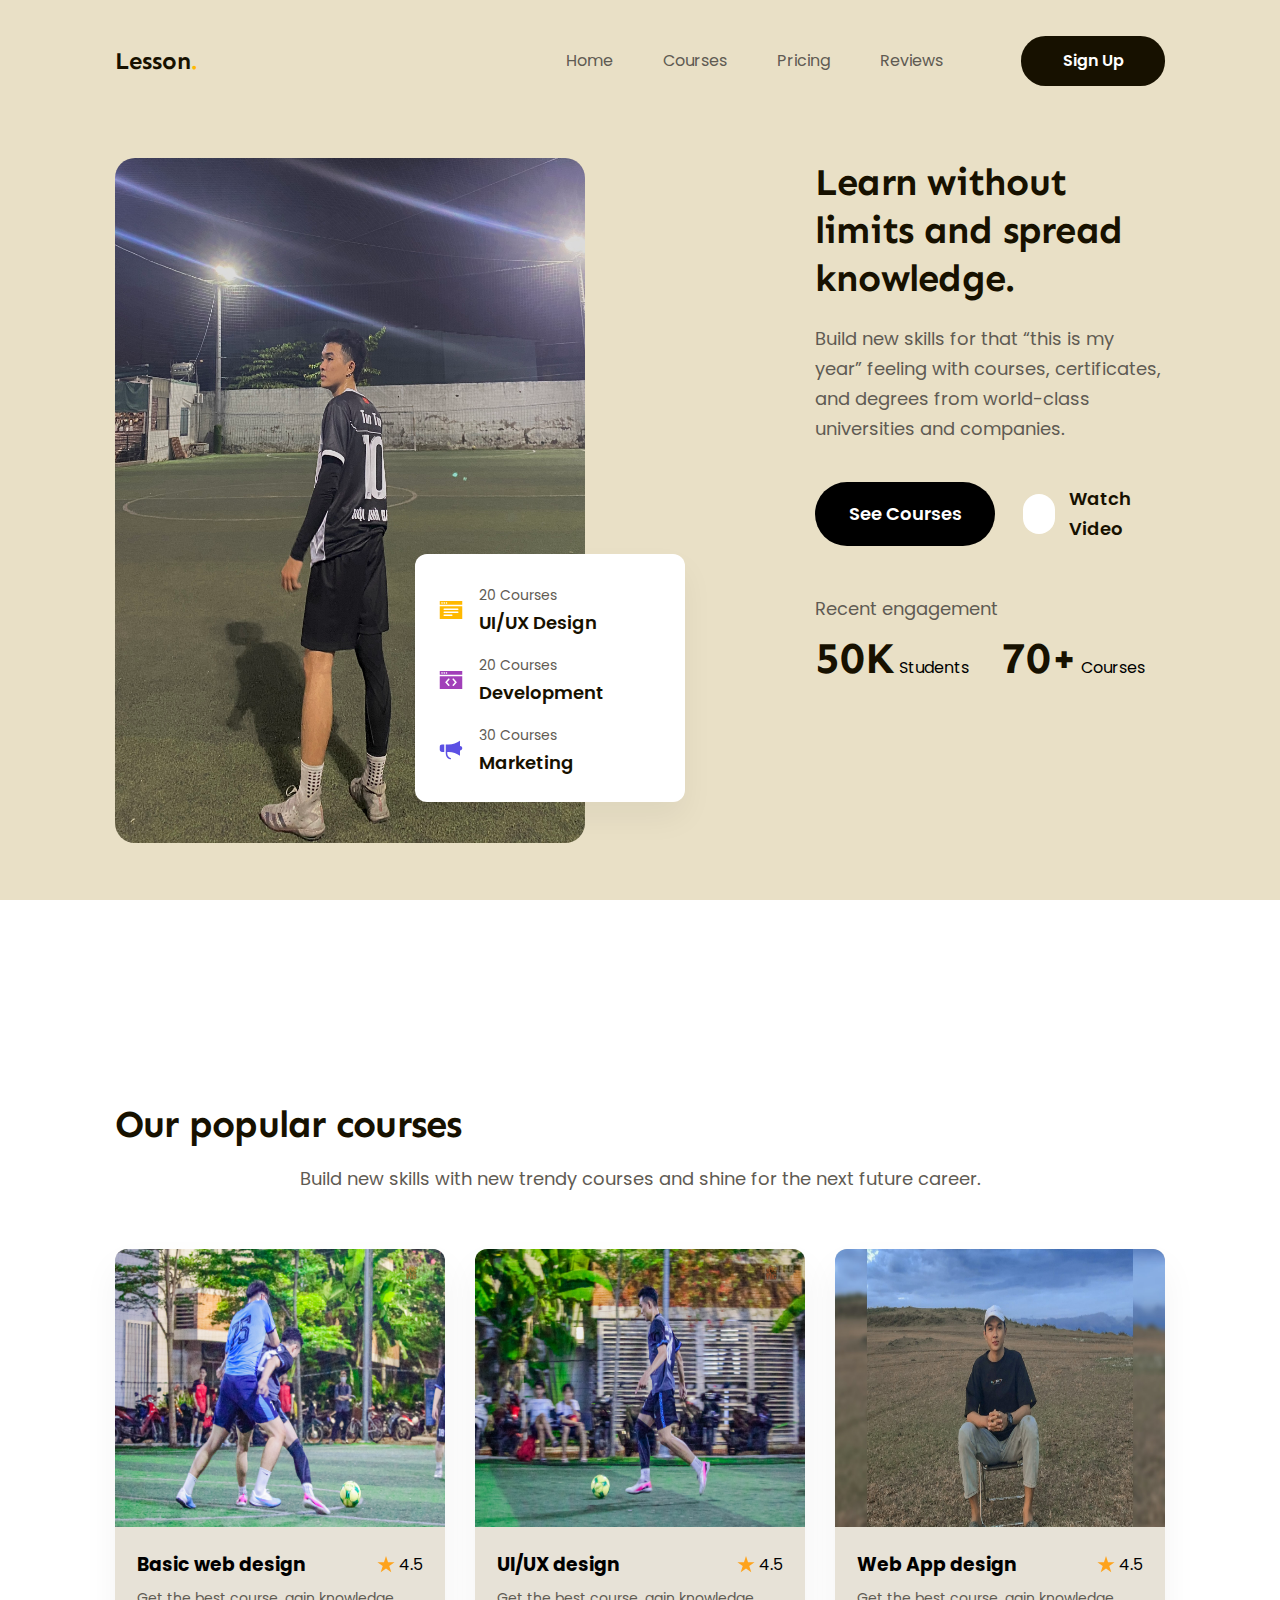
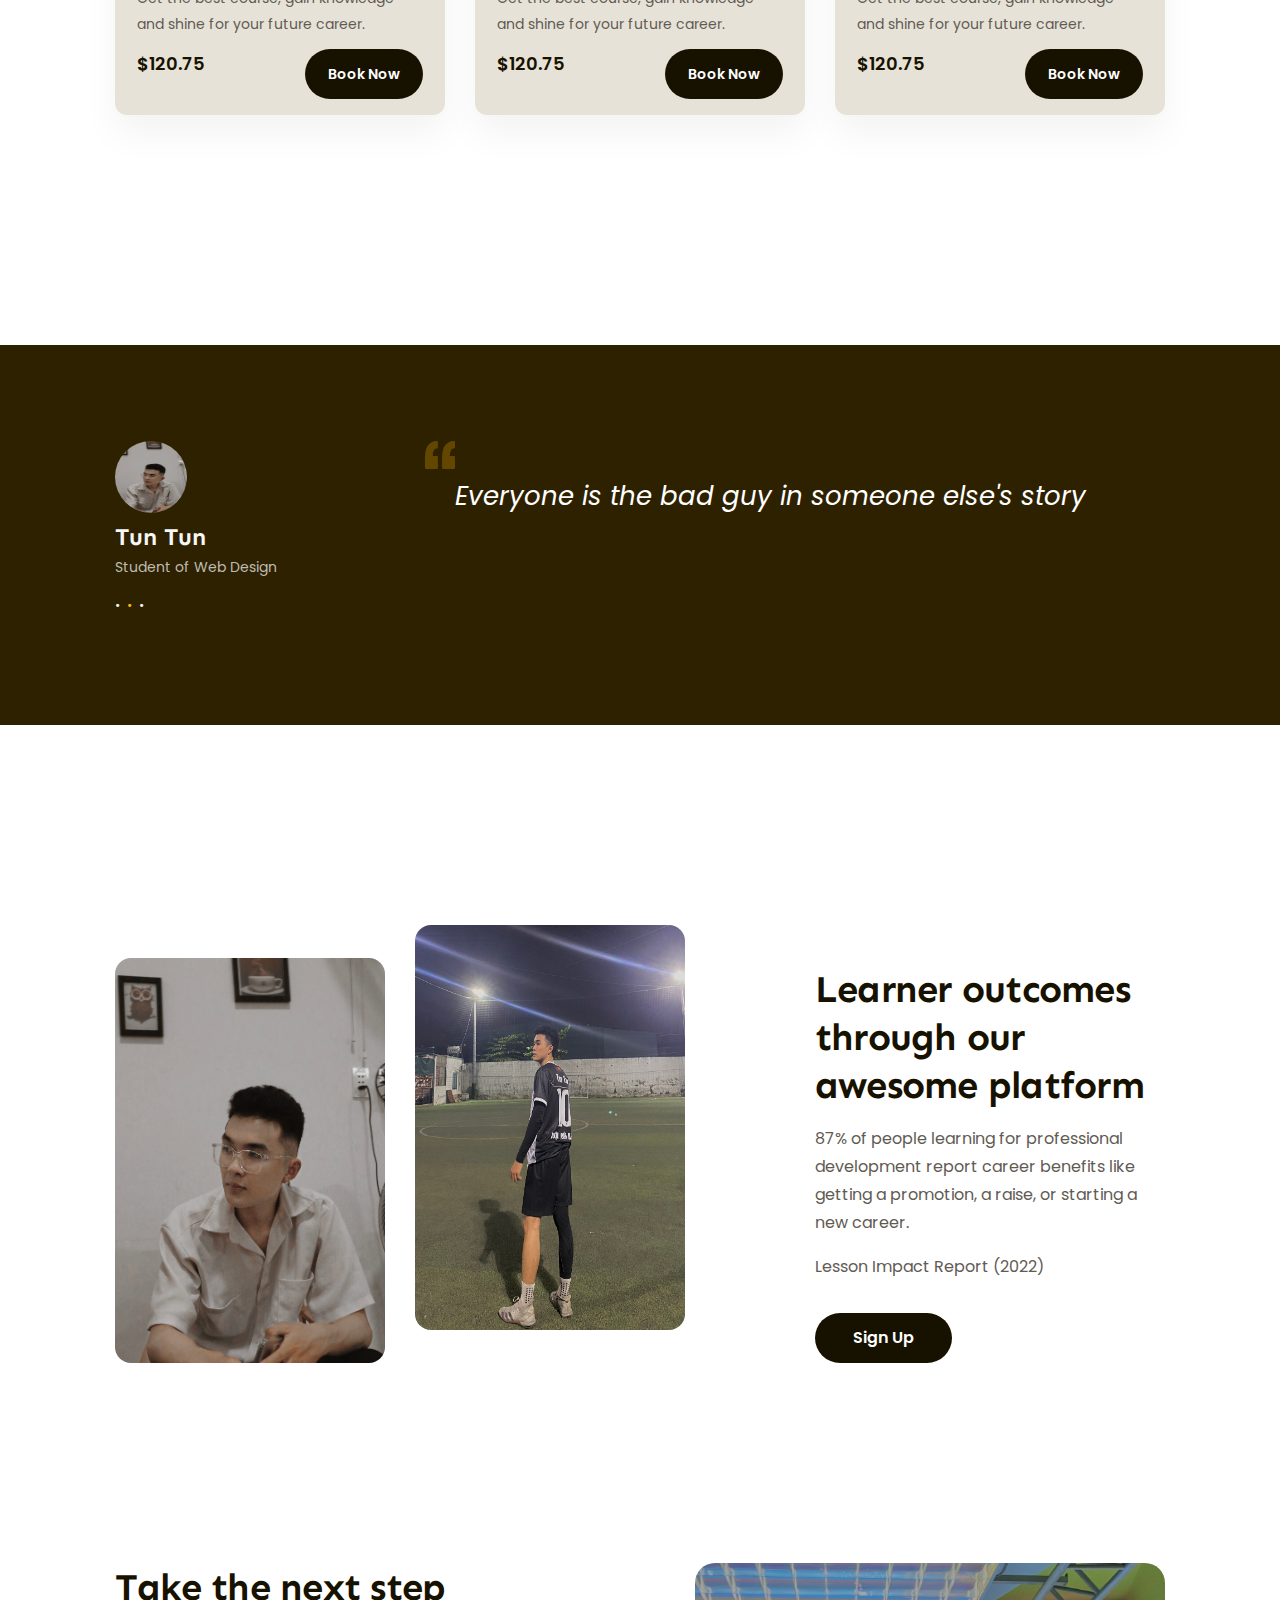
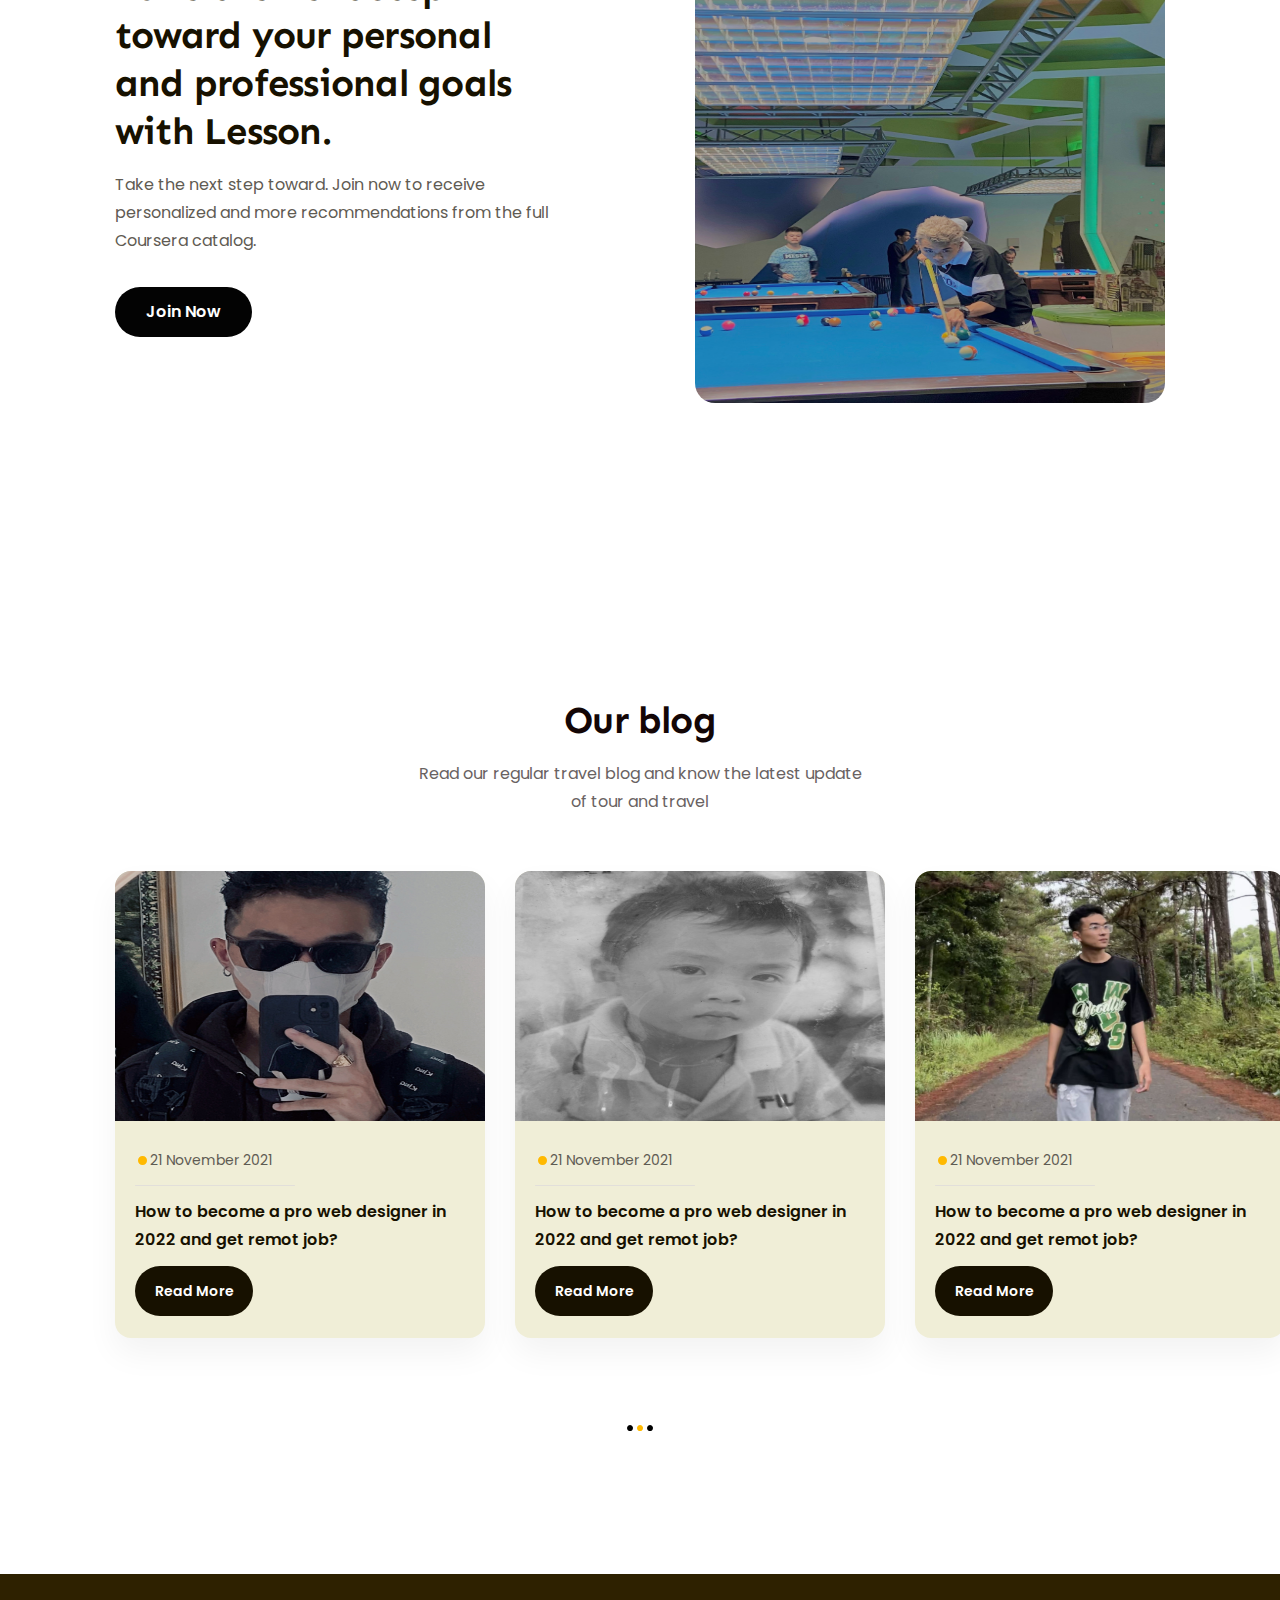
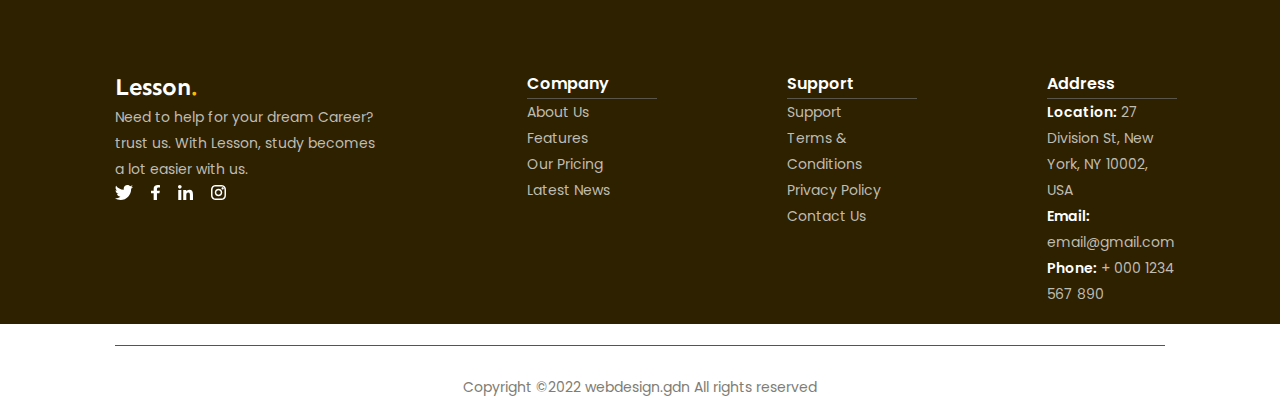
==== commit 9e84968a: "done" ====
--- a/index.html
+++ b/index.html
@@ -75,7 +75,7 @@
         </div>
         <div class="hero_body">
           <div class="hero_body_left">
-            <img src="/img/guy-lesson 1.png" alt="" />
+            <img class="hero_body_left_img" src="/img/tunsport.jpg" alt="" />
             <div class="hero_body_left_menu_all">
               <div class="hero_body_left_menu">
                 <img src="./img/Orion_page.svg" alt="" />
--- a/style/index.css
+++ b/style/index.css
@@ -32,9 +32,9 @@
   align-items: center;
 }
 /* if(màn hình < 1170px -> width = 768px) */
-img {
+/* img {
   object-fit: cover;
-}
+} */
 .header {
   display: flex;
 }
@@ -151,6 +151,11 @@
 .hero_body_right {
   margin-left: 230px;
 }
+.hero_body_left_img {
+  width: 470px;
+  height: 685px;
+  border-radius: 20px;
+}
 .hero_body_right h2 {
   color: #171100;
   font-family: Sen;
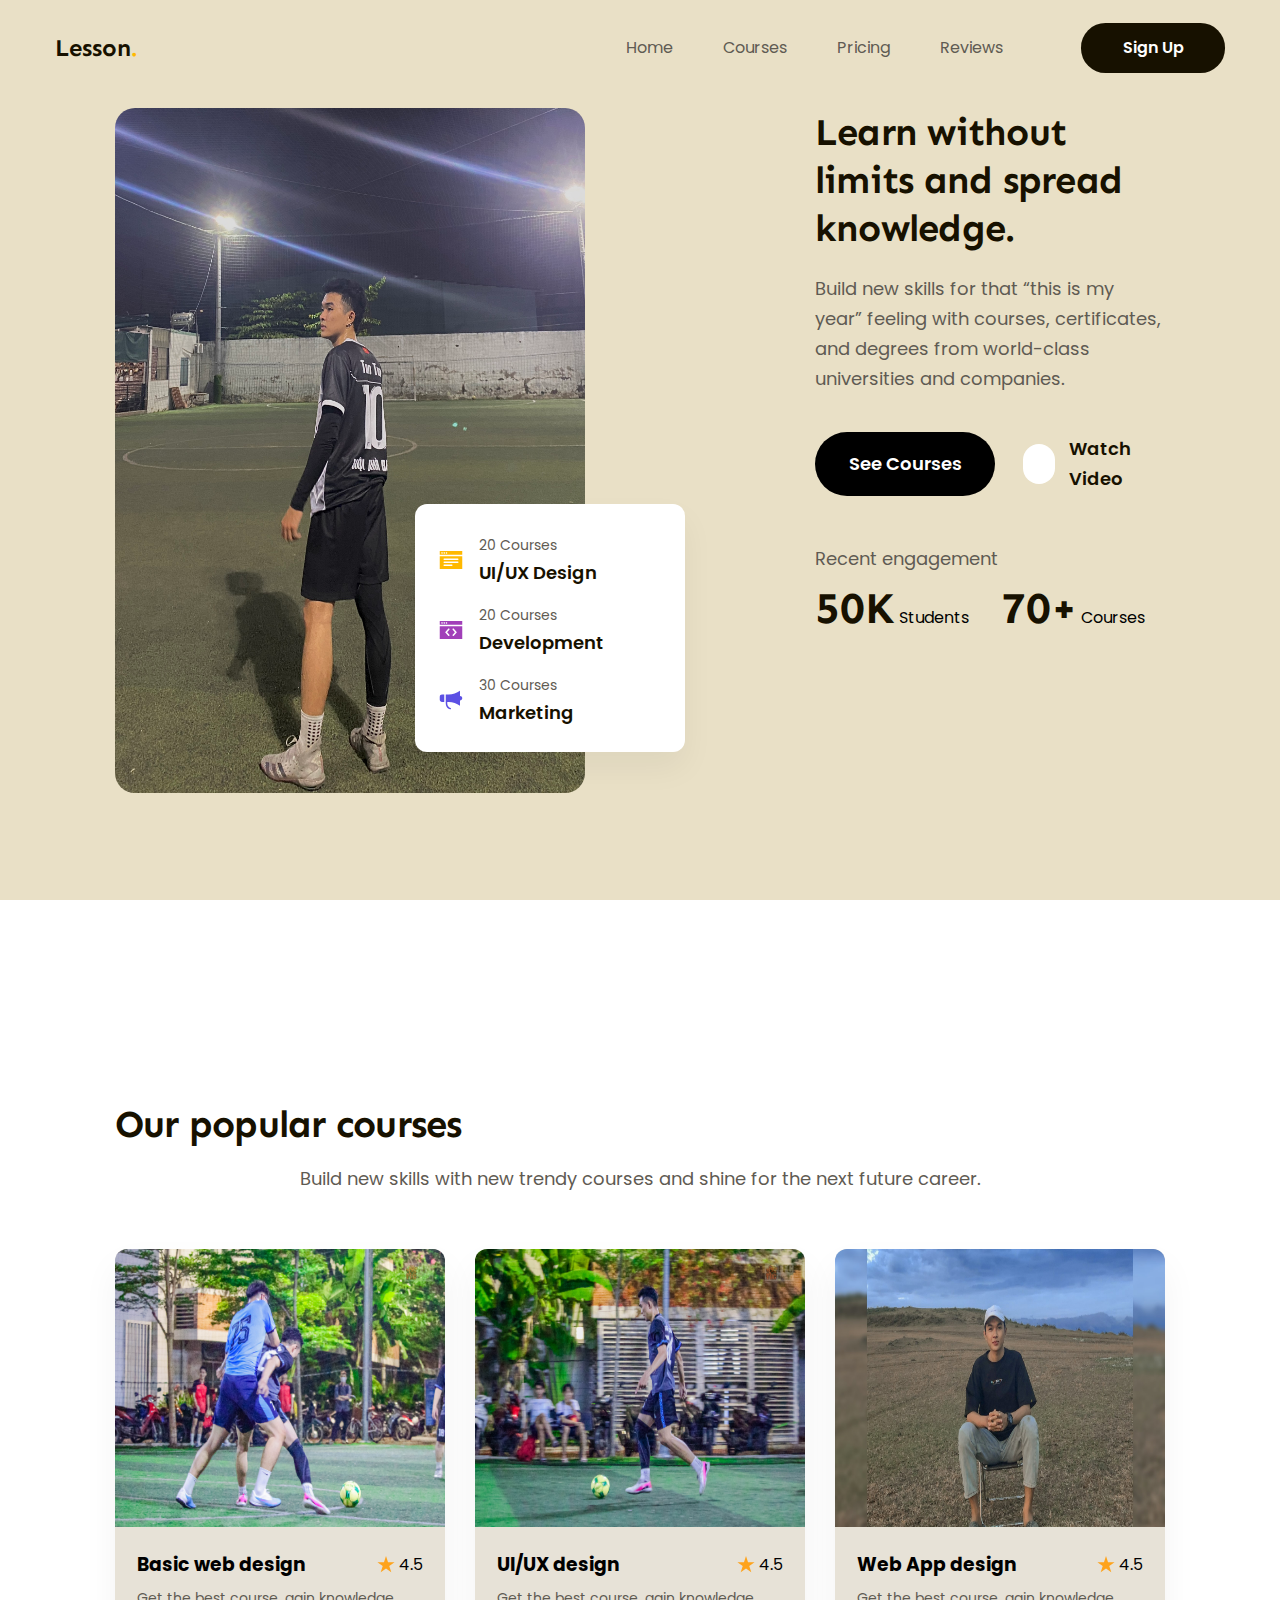
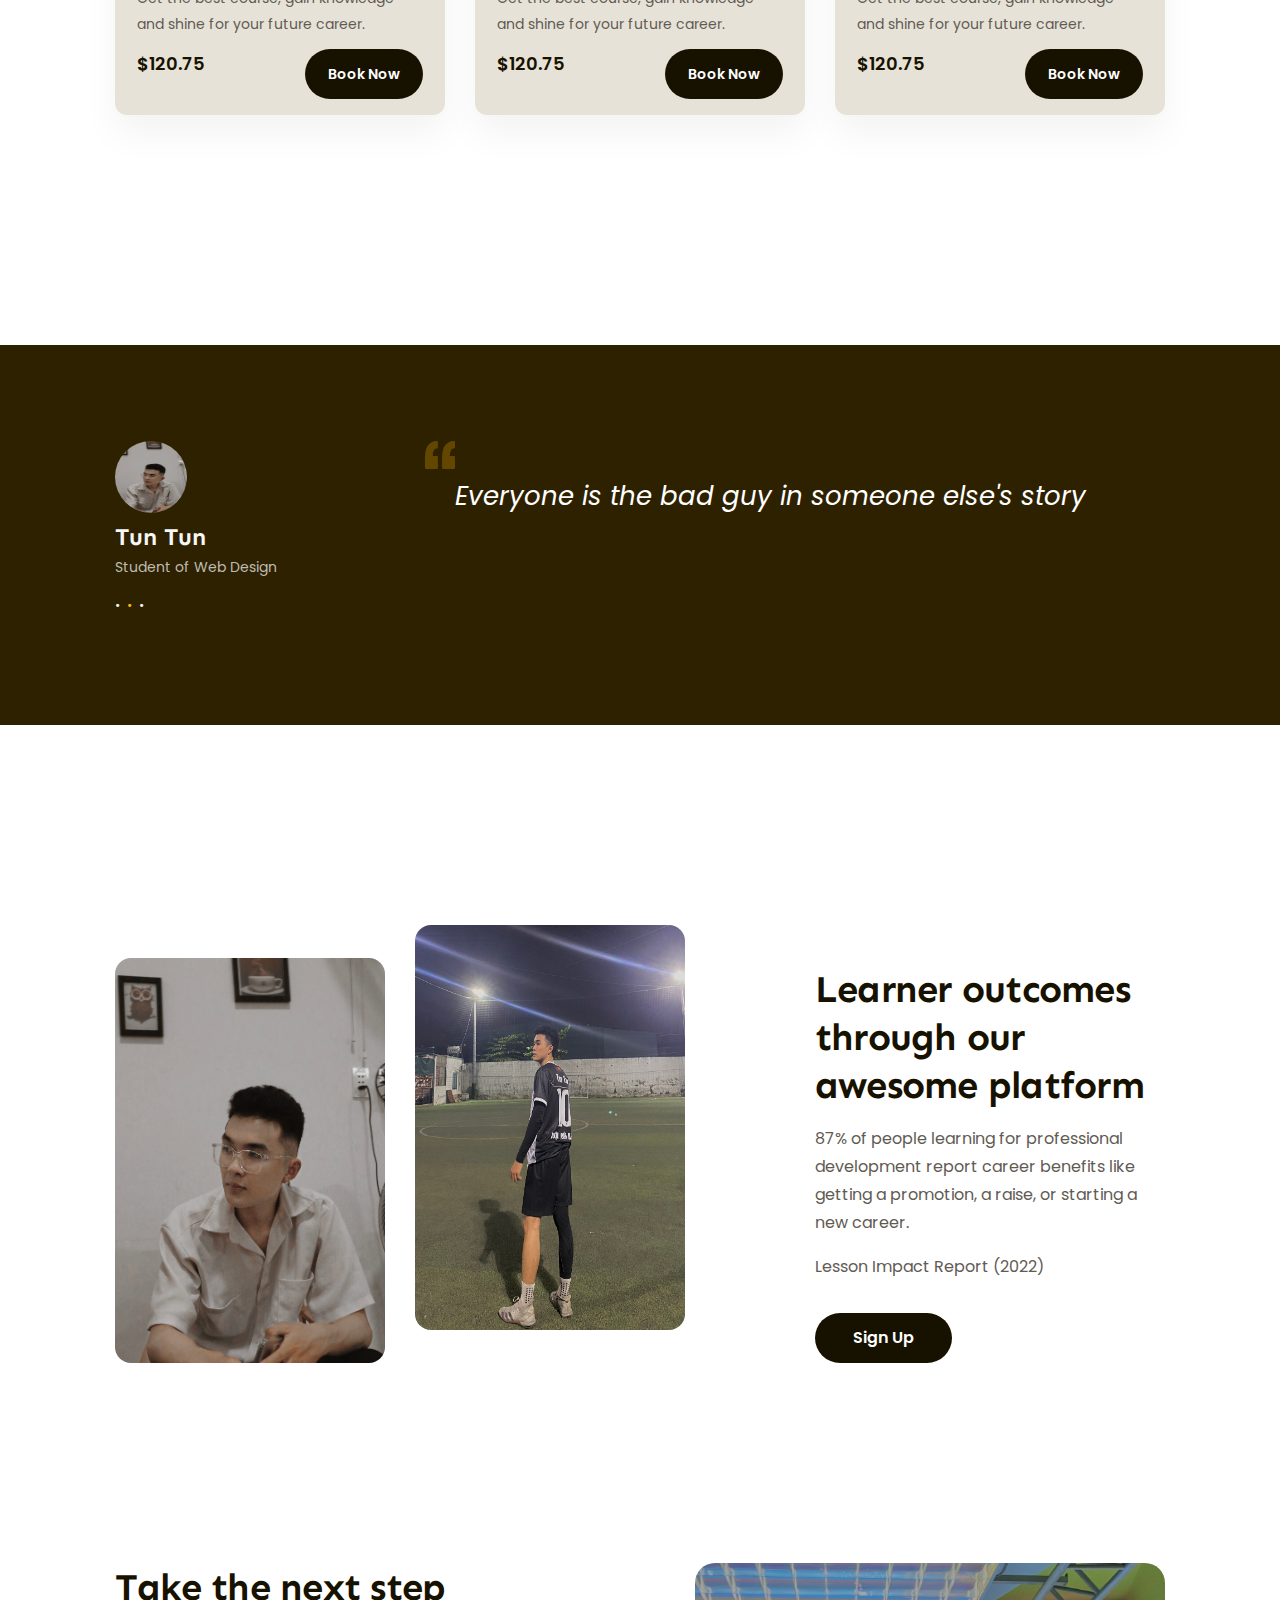
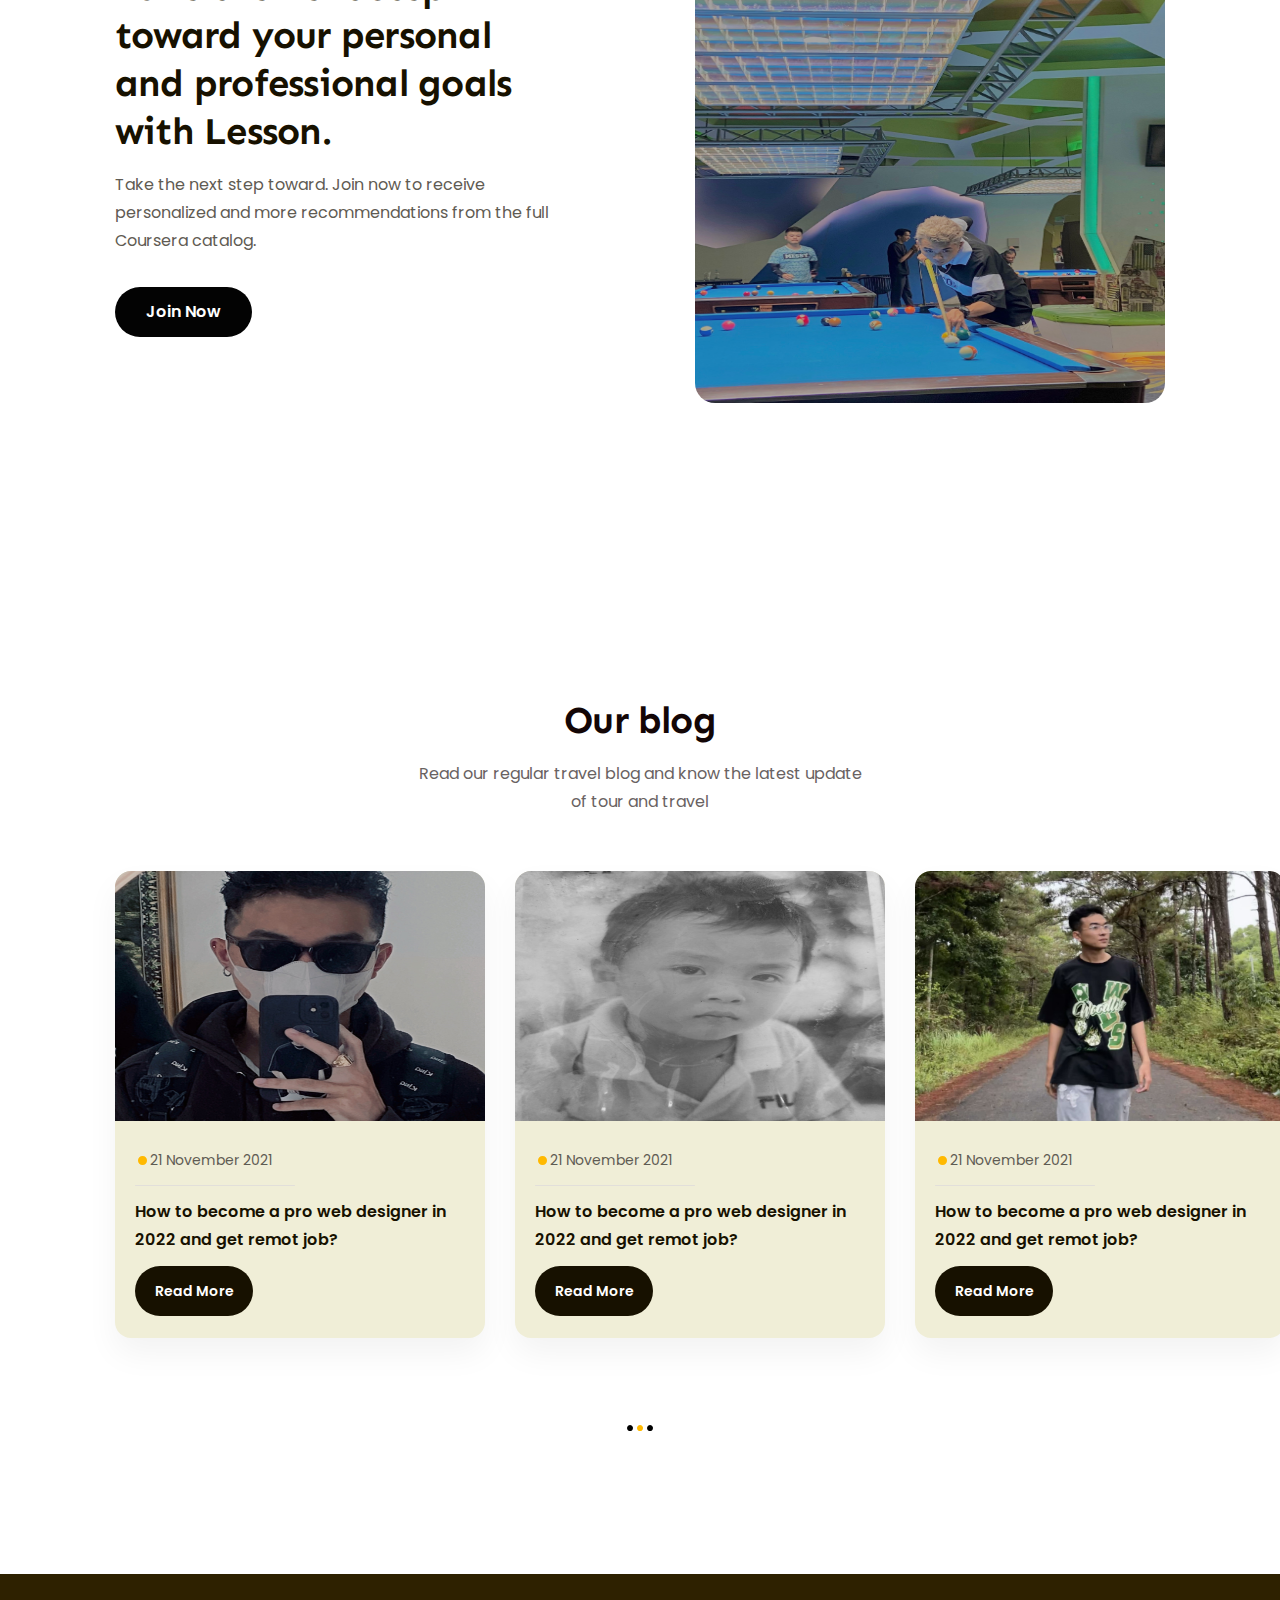
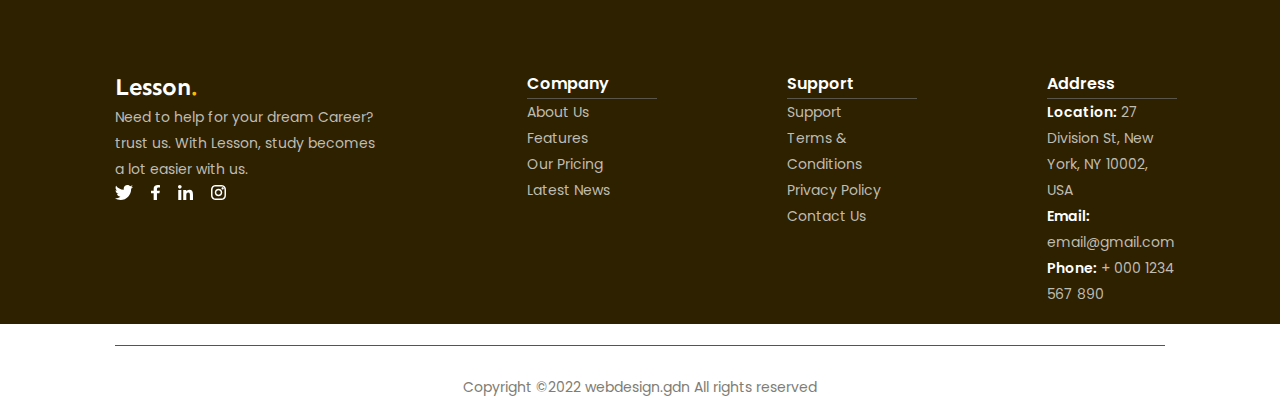
==== commit 02ea11fb: "done" ====
--- a/index.html
+++ b/index.html
@@ -53,7 +53,7 @@
 
   <body>
     <div class="hero">
-      <div class="content">
+      <div class="hero_header">
         <div class="header">
           <p class="brand">Lesson<span class="color-yellow">.</span></p>
           <ul class="nav">
@@ -64,6 +64,8 @@
           </ul>
           <button class="btn-sign-up">Sign Up</button>
         </div>
+      </div>
+      <div class="content">
         <div class="header-mobile">
           <i class="fa-solid fa-bars icon-nav"></i>
           <ul class="nav">
@@ -75,7 +77,7 @@
         </div>
         <div class="hero_body">
           <div class="hero_body_left">
-            <img class="hero_body_left_img" src="/img/tunsport.jpg" alt="" />
+            <img class="hero_body_left_img" src="./img/tunsport.jpg" alt="" />
             <div class="hero_body_left_menu_all">
               <div class="hero_body_left_menu">
                 <img src="./img/Orion_page.svg" alt="" />
--- a/style/index.css
+++ b/style/index.css
@@ -33,11 +33,27 @@
 }
 /* if(màn hình < 1170px -> width = 768px) */
 /* img {
-  object-fit: cover;
+.hero_headerover;
 } */
+.hero_header {
+  background-color: #e9e0c6;
+  padding-bottom: 26px;
+  position: fixed;
+  top: 10px;
+  width: 100%;
+
+  z-index: 1;
+}
 .header {
-  display: flex;
-}
+  margin: auto;
+  padding-top: 26px;
+  height: 50px;
+  width: 1170px;
+  max-width: calc(100% - 48px);
+  display: flex;
+  align-items: center;
+}
+
 .color-yellow {
   color: #ffb900 !important;
 }
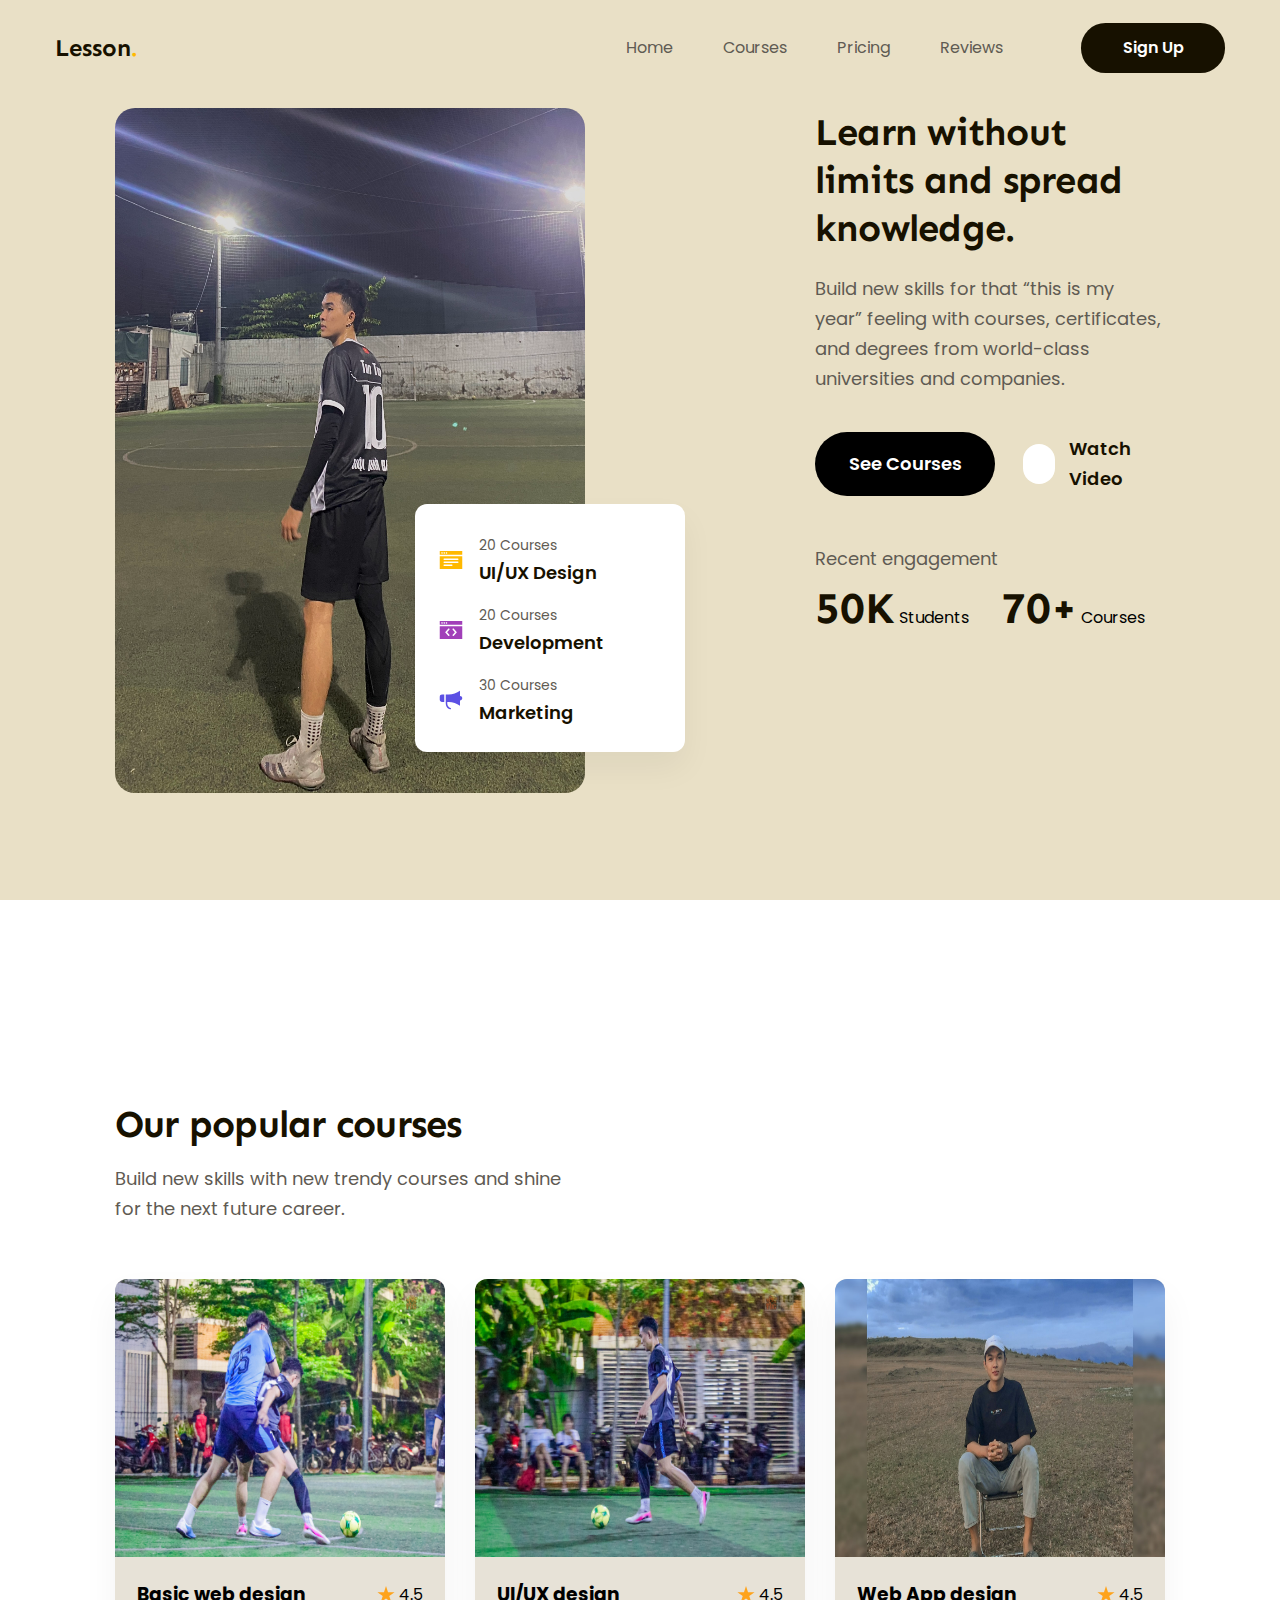
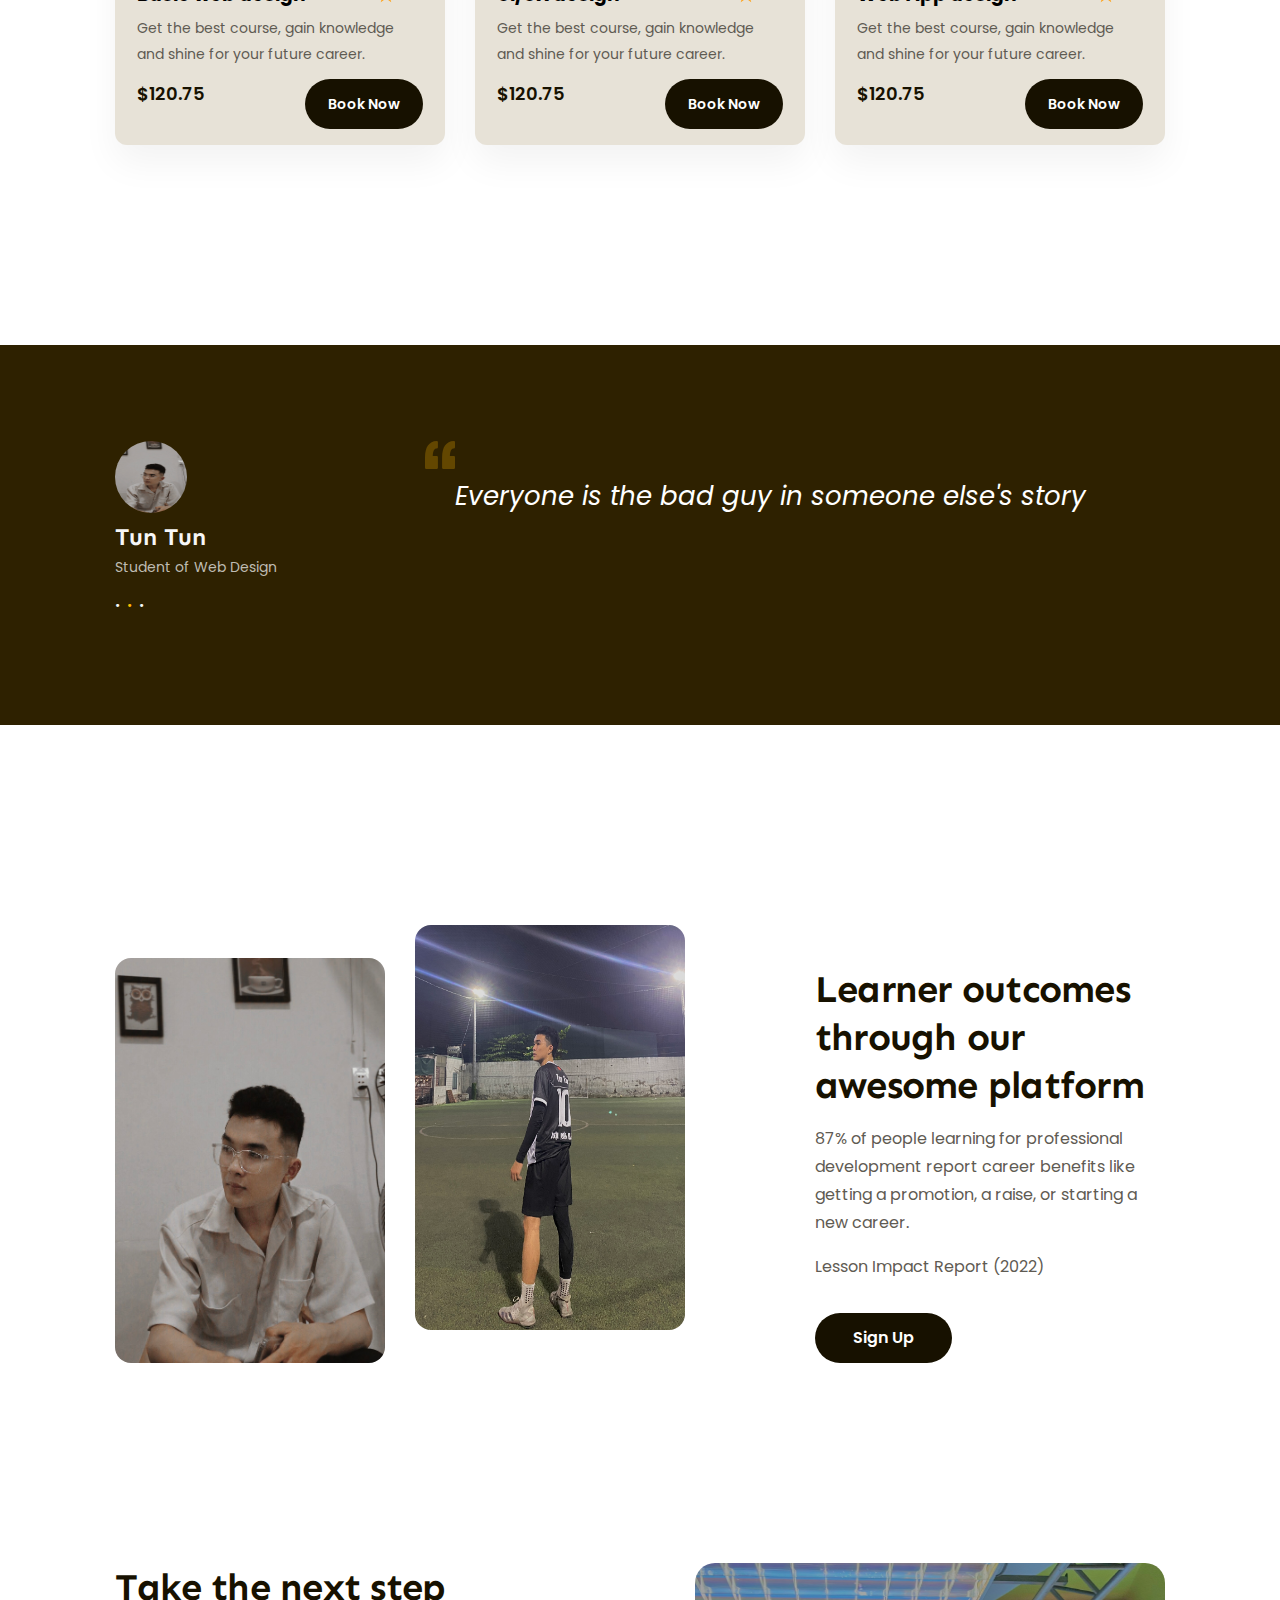
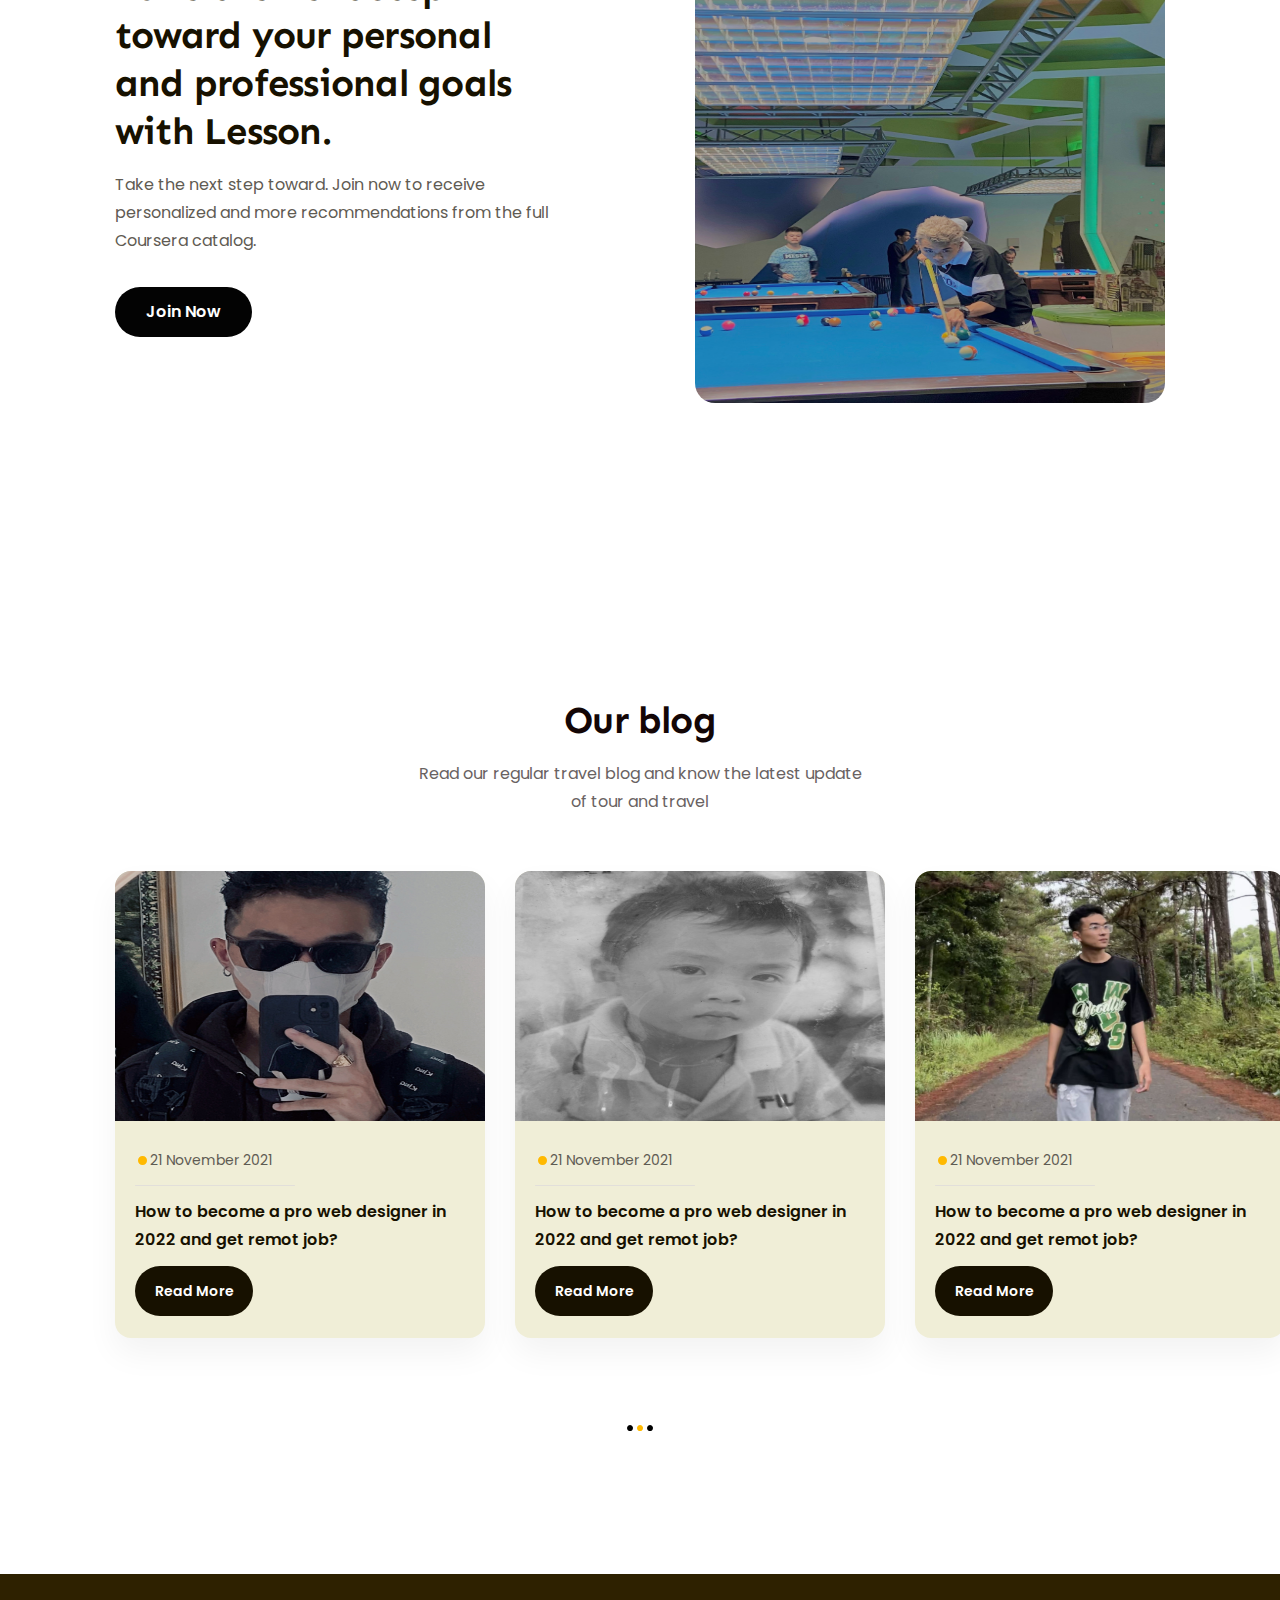
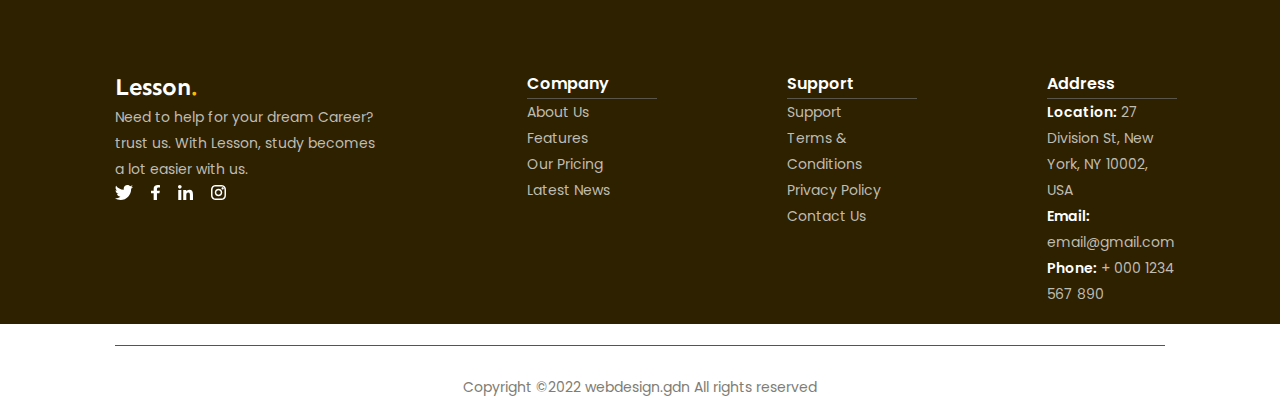
==== commit d2c3c558: "done" ====
--- a/index.html
+++ b/index.html
@@ -136,7 +136,7 @@
     <div class="Courses">
       <div class="content">
         <h2>Our popular courses</h2>
-        <p class="content_p">
+        <p class="content_p_p">
           Build new skills with new trendy courses and shine for the next future
           career.
         </p>
--- a/style/index.css
+++ b/style/index.css
@@ -368,7 +368,7 @@
   line-height: 48px; /* 126.316% */
   letter-spacing: -0.76px;
 }
-.content_p {
+.content_p_p {
   color: #5f5b53;
   font-family: Poppins;
   font-size: 18px;
@@ -590,6 +590,7 @@
 .content_p {
   width: 100%;
   text-align: center;
+  margin-bottom: 55px;
 }
 .content_p_1_1 {
   color: #130606;
